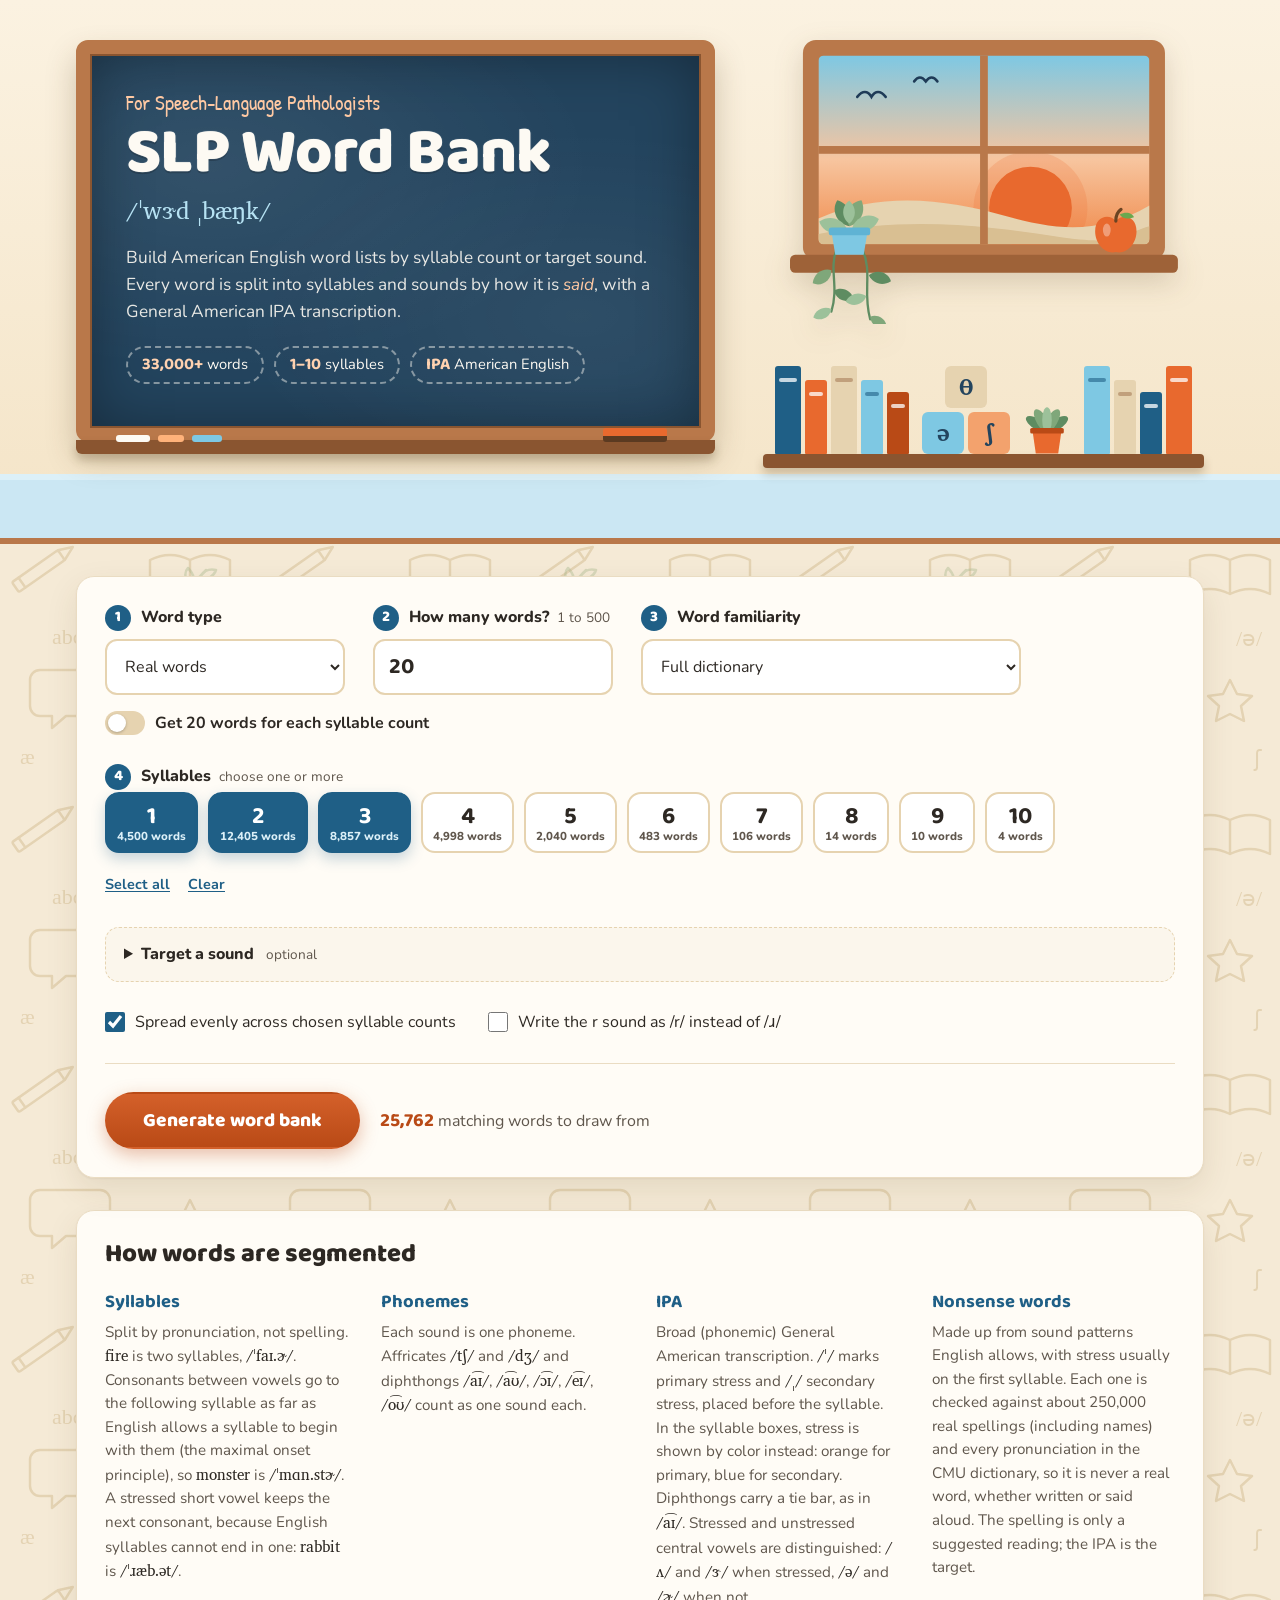
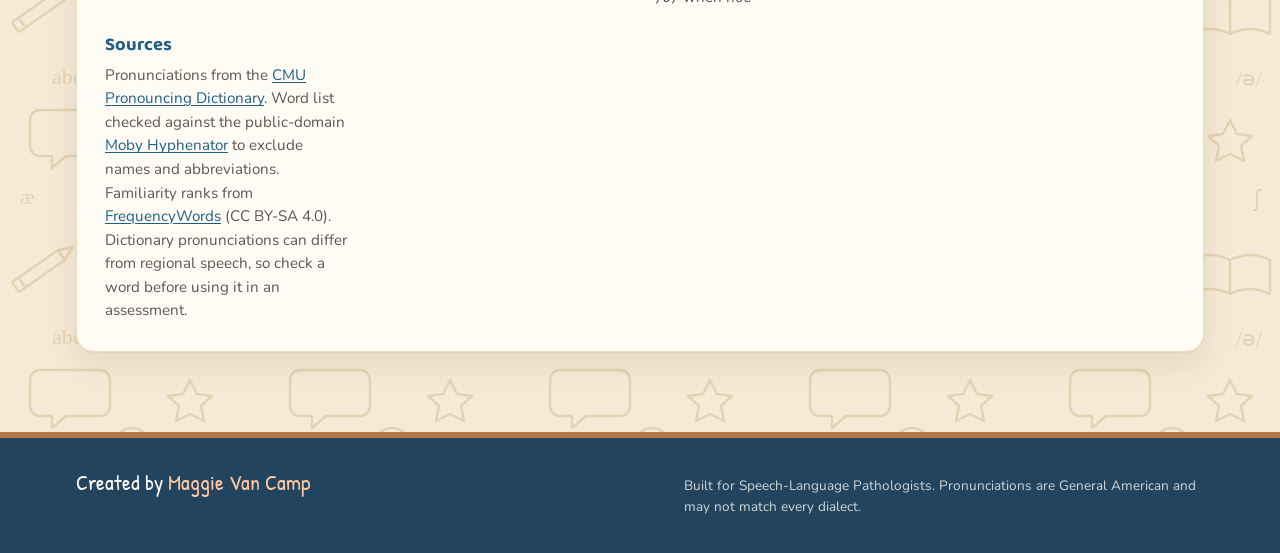
==== index.html @ 7b8303f3 "first push" ====
<!doctype html>
<html lang="en">
<head>
  <meta charset="utf-8">
  <meta name="viewport" content="width=device-width, initial-scale=1">
  <title>SLP Word Bank</title>
  <meta name="author" content="Maggie Van Camp">
  <meta name="description" content="Generate American English word lists by syllable count, with syllables and phonemes segmented by pronunciation and General American IPA transcription.">
  <link rel="icon" href="data:image/svg+xml,<svg xmlns='http://www.w3.org/2000/svg' viewBox='0 0 100 100'><text y='.9em' font-size='90'>🍎</text></svg>">
  <link rel="preconnect" href="https://fonts.googleapis.com">
  <link rel="preconnect" href="https://fonts.gstatic.com" crossorigin>
  <link rel="stylesheet" href="https://fonts.googleapis.com/css2?family=Nunito:wght@400;600;700;800&family=Baloo+2:wght@600;700;800&family=Patrick+Hand&display=swap">
  <link rel="stylesheet" href="https://fonts.googleapis.com/css2?family=Charis+SIL:ital,wght@0,400;0,700;1,400&display=swap">
  <link rel="stylesheet" href="styles.css">
</head>
<body>
  <header class="hero">
    <svg class="floor-plant floor-plant--left" viewBox="0 0 120 280" aria-hidden="true">
      <path d="M58 212 C 40 150 30 90 34 20 C 46 80 58 140 66 212 Z" fill="#5e8c61" />
      <path d="M40 212 C 20 170 10 120 14 70 C 26 110 40 160 52 212 Z" fill="#7fa77a" />
      <path d="M70 212 C 78 150 88 100 96 44 C 98 100 90 160 82 212 Z" fill="#7fa77a" />
      <path d="M62 212 C 62 160 66 110 74 60 C 80 110 78 160 72 212 Z" fill="#9cc19a" />
      <path d="M48 212 C 44 170 44 130 50 96 C 56 130 58 170 58 212 Z" fill="#9cc19a" />
      <path d="M80 212 C 92 180 102 150 112 118 C 108 150 98 186 90 212 Z" fill="#5e8c61" />
      <path d="M34 20 C 38 70 46 120 56 180" fill="none" stroke="#c9d98f" stroke-width="1.5" opacity="0.6" />
      <path d="M96 44 C 92 90 86 140 78 190" fill="none" stroke="#c9d98f" stroke-width="1.5" opacity="0.6" />
      <path d="M18 212 H102 L94 280 H26 Z" fill="#e8692e" />
      <rect x="12" y="204" width="96" height="16" rx="4" fill="#b94a16" />
      <path d="M30 240 H90" stroke="#ffb27a" stroke-width="4" stroke-linecap="round" opacity="0.7" />
    </svg>
    <svg class="floor-plant floor-plant--right" viewBox="-8 0 158 280" aria-hidden="true">
      <g fill="none" stroke="#5e8c61" stroke-width="3" stroke-linecap="round">
        <path d="M70 214 C 68 170 60 130 40 96" />
        <path d="M70 214 C 72 160 84 120 104 84" />
        <path d="M70 214 C 70 150 70 90 72 40" />
        <path d="M70 214 C 60 190 40 176 22 160" />
        <path d="M70 214 C 84 192 104 180 122 170" />
      </g>
      <ellipse cx="38" cy="90" rx="22" ry="30" transform="rotate(-40 38 90)" fill="#7fa77a" />
      <ellipse cx="106" cy="78" rx="22" ry="30" transform="rotate(40 106 78)" fill="#5e8c61" />
      <ellipse cx="72" cy="36" rx="20" ry="30" fill="#9cc19a" />
      <ellipse cx="20" cy="154" rx="18" ry="24" transform="rotate(-60 20 154)" fill="#5e8c61" />
      <ellipse cx="122" cy="164" rx="18" ry="24" transform="rotate(60 122 164)" fill="#9cc19a" />
      <ellipse cx="72" cy="120" rx="18" ry="26" transform="rotate(10 72 120)" fill="#7fa77a" />
      <g fill="none" stroke="#e7efd9" stroke-width="1.5" opacity="0.55">
        <path d="M50 108 L 26 72" />
        <path d="M94 96 L 118 60" />
        <path d="M72 64 L 72 8" />
        <path d="M70 144 L 74 96" />
      </g>
      <path d="M32 214 H108 L100 280 H40 Z" fill="#7ec8e3" />
      <rect x="26" y="206" width="88" height="16" rx="4" fill="#1f5f86" />
      <path d="M46 244 H94" stroke="#dcf0f8" stroke-width="4" stroke-linecap="round" opacity="0.8" />
    </svg>
    <div class="wrap hero__room">
      <div class="board">
        <p class="board__note">For Speech-Language Pathologists</p>
        <h1>SLP Word Bank</h1>
        <p class="board__ipa">/ˈwɝd ˌbæŋk/</p>
        <p class="hero__lede">Build American English word lists by syllable count or target sound. Every word is split into syllables and sounds by how it is <em>said</em>, with a General American IPA transcription.</p>
        <ul class="hero__facts">
          <li><b>33,000+</b> words</li>
          <li><b>1–10</b> syllables</li>
          <li><b>IPA</b> American English</li>
        </ul>
        <div class="board__tray" aria-hidden="true">
          <span class="chalk"></span>
          <span class="chalk chalk--orange"></span>
          <span class="chalk chalk--blue"></span>
          <span class="eraser"></span>
        </div>
      </div>

      <div class="decor" aria-hidden="true">
        <svg class="window" viewBox="0 0 300 220">
          <defs>
            <path id="leaf" d="M0 0 C 4 -8 16 -10 22 -2 C 16 6 6 6 0 0 Z" />
            <linearGradient id="dusk" x1="0" y1="0" x2="0" y2="1">
              <stop offset="0" stop-color="#7ec8e3" />
              <stop offset="0.55" stop-color="#f7c59f" />
              <stop offset="1" stop-color="#f08a4b" />
            </linearGradient>
            <clipPath id="glass">
              <rect x="22" y="12" width="256" height="146" rx="4" />
            </clipPath>
          </defs>
          <rect x="10" y="0" width="280" height="170" rx="10" fill="#b9784a" />
          <g clip-path="url(#glass)">
            <rect x="22" y="12" width="256" height="146" fill="url(#dusk)" />
            <circle cx="186" cy="130" r="44" fill="#e8692e" opacity="0.2" />
            <circle cx="186" cy="130" r="32" fill="#e8692e" />
            <path d="M22 138 C 72 116 124 124 166 136 S 240 150 278 128 V158 H22Z" fill="#e6d3b0" />
            <path d="M22 150 C 92 136 154 144 206 152 S 256 150 278 144 V158 H22Z" fill="#d9bf92" />
            <path d="M52 44c4-5 8-5 11 0 3-5 7-5 11 0M96 32c3-4 6-4 9 0 3-4 6-4 9 0" fill="none" stroke="#1f3b57" stroke-width="2" stroke-linecap="round" />
          </g>
          <rect x="147" y="12" width="6" height="146" fill="#b9784a" />
          <rect x="22" y="82" width="256" height="6" fill="#b9784a" />
          <rect x="0" y="166" width="300" height="14" rx="4" fill="#9e6238" />
          <g transform="translate(30 118)">
            <g fill="none" stroke="#5e8c61" stroke-width="1.8" stroke-linecap="round">
              <path d="M6 44 C 0 60 8 72 2 92" />
              <path d="M26 44 C 34 62 26 76 32 98" />
            </g>
            <use href="#leaf" transform="translate(2 60) rotate(150) scale(0.8)" fill="#7fa77a" />
            <use href="#leaf" transform="translate(4 76) rotate(30) scale(0.75)" fill="#5e8c61" />
            <use href="#leaf" transform="translate(2 90) rotate(160) scale(0.7)" fill="#9cc19a" />
            <use href="#leaf" transform="translate(31 64) rotate(20) scale(0.8)" fill="#5e8c61" />
            <use href="#leaf" transform="translate(29 80) rotate(170) scale(0.75)" fill="#9cc19a" />
            <use href="#leaf" transform="translate(32 96) rotate(40) scale(0.7)" fill="#7fa77a" />
            <use href="#leaf" transform="translate(16 26) rotate(-110)" fill="#5e8c61" />
            <use href="#leaf" transform="translate(16 26) rotate(-60)" fill="#7fa77a" />
            <use href="#leaf" transform="translate(14 28) rotate(-160)" fill="#9cc19a" />
            <use href="#leaf" transform="translate(18 28) rotate(-15)" fill="#9cc19a" />
            <use href="#leaf" transform="translate(16 24) rotate(-85) scale(0.8)" fill="#9cc19a" />
            <path d="M2 30 H30 L27 48 H5 Z" fill="#7ec8e3" />
            <rect x="0" y="27" width="32" height="6" rx="2" fill="#5fb3d4" />
          </g>
          <g transform="translate(236 134)">
            <path d="M16 6c-5-6-16-4-16 8 0 10 8 18 16 16 8 2 16-6 16-16 0-12-11-14-16-8z" fill="#e8692e" />
            <path d="M16 6c0-4 1-7 4-9" stroke="#6b4423" stroke-width="2.5" fill="none" stroke-linecap="round" />
            <path d="M19 1c5-3 10-1 11 2-5 2-9 1-11-2z" fill="#6aa84f" />
            <ellipse cx="9" cy="13" rx="3" ry="5" fill="#fff" opacity="0.35" />
          </g>
        </svg>

        <div class="shelf">
          <div class="shelf__items">
            <div class="books">
              <span class="book book--navy book--tall"></span>
              <span class="book book--orange"></span>
              <span class="book book--sand book--tall"></span>
              <span class="book book--sky"></span>
              <span class="book book--rust book--short"></span>
            </div>
            <div class="blocks">
              <span class="block block--sky">ə</span>
              <span class="block block--sand block--top">θ</span>
              <span class="block block--peach">ʃ</span>
            </div>
            <svg class="succulent" viewBox="0 0 60 64">
              <g transform="translate(30 34)">
                <ellipse rx="7" ry="18" fill="#5e8c61" transform="rotate(-60) translate(0 -12)" />
                <ellipse rx="7" ry="18" fill="#5e8c61" transform="rotate(60) translate(0 -12)" />
                <ellipse rx="7" ry="17" fill="#7fa77a" transform="rotate(-30) translate(0 -12)" />
                <ellipse rx="7" ry="17" fill="#7fa77a" transform="rotate(30) translate(0 -12)" />
                <ellipse rx="6" ry="16" fill="#9cc19a" transform="translate(0 -12)" />
              </g>
              <path d="M12 36 H48 L44 64 H16 Z" fill="#e8692e" />
              <rect x="9" y="32" width="42" height="7" rx="2" fill="#b94a16" />
            </svg>
            <div class="books">
              <span class="book book--sky book--tall"></span>
              <span class="book book--sand"></span>
              <span class="book book--navy book--short"></span>
              <span class="book book--orange book--tall"></span>
            </div>
          </div>
          <div class="shelf__plank"></div>
        </div>
      </div>
    </div>
  </header>

  <main class="wrap">
    <form class="panel controls" id="controls" novalidate>
      <div class="controls__row">
        <div class="field field--type">
          <label for="word-type"><span class="step">1</span>Word type</label>
          <select id="word-type" name="word-type" autocomplete="off">
            <option value="real" selected>Real words</option>
            <option value="nonsense">Nonsense words</option>
          </select>
        </div>

        <div class="field field--count">
          <label for="count"><span class="step">2</span>How many words? <span class="hint hint--inline">1 to 500</span></label>
          <input id="count" name="count" type="number" inputmode="numeric" min="1" max="500" value="20" required>
        </div>

        <div class="field field--freq">
          <label for="frequency"><span class="step">3</span>Word familiarity</label>
          <select id="frequency" name="frequency" autocomplete="off">
            <option value="10000">Everyday words (top 10,000)</option>
            <option value="50000">Common words (top 50,000)</option>
            <option value="0" selected>Full dictionary</option>
          </select>
        </div>
      </div>

      <label class="switch">
        <input type="checkbox" id="per-count" role="switch">
        <span class="switch__track" aria-hidden="true"></span>
        <span>Get <span id="per-count-number">20</span> words for each syllable count</span>
      </label>

      <fieldset class="field syllables">
        <legend><span class="step">4</span>Syllables <span class="hint hint--inline">choose one or more</span></legend>
        <div class="syllables__chips" id="syllable-chips"></div>
        <div class="syllables__actions">
          <button type="button" class="link-btn" data-select="all">Select all</button>
          <button type="button" class="link-btn" data-select="none">Clear</button>
        </div>
      </fieldset>

      <details class="more">
        <summary>Target a sound <span class="hint hint--inline">optional</span></summary>
        <div class="controls__row">
          <div class="field">
            <label for="sound">Sound</label>
            <select id="sound" name="sound">
              <option value="">Any sound</option>
            </select>
          </div>
          <div class="field">
            <label for="position">Position in word</label>
            <select id="position" name="position">
              <option value="any">Anywhere</option>
              <option value="initial">Initial</option>
              <option value="medial">Medial</option>
              <option value="final">Final</option>
            </select>
          </div>
        </div>
      </details>

      <div class="controls__row controls__row--options">
        <label class="check">
          <input type="checkbox" id="balance" checked>
          <span>Spread evenly across chosen syllable counts</span>
        </label>
        <label class="check">
          <input type="checkbox" id="plain-r">
          <span>Write the r sound as /r/ instead of /ɹ/</span>
        </label>
      </div>

      <div class="controls__submit">
        <button type="submit" class="btn btn--primary" id="generate" disabled>Loading words…</button>
        <p class="pool" id="pool" aria-live="polite"></p>
      </div>
    </form>

    <section class="panel results" id="results" hidden aria-labelledby="results-title">
      <div class="results__bar">
        <h2 id="results-title">Your word bank</h2>
        <div class="results__tools">
          <div class="toggle" role="group" aria-label="View">
            <button type="button" class="toggle__btn" data-view="cards" aria-pressed="true">
              <svg viewBox="0 0 20 20" aria-hidden="true"><rect x="2" y="2" width="7" height="7" rx="1.5"/><rect x="11" y="2" width="7" height="7" rx="1.5"/><rect x="2" y="11" width="7" height="7" rx="1.5"/><rect x="11" y="11" width="7" height="7" rx="1.5"/></svg>
              Cards
            </button>
            <button type="button" class="toggle__btn" data-view="list" aria-pressed="false">
              <svg viewBox="0 0 20 20" aria-hidden="true"><rect x="2" y="3" width="16" height="3" rx="1.5"/><rect x="2" y="8.5" width="16" height="3" rx="1.5"/><rect x="2" y="14" width="16" height="3" rx="1.5"/></svg>
              List
            </button>
          </div>
          <button type="button" class="btn btn--flash" id="flash-open">Flash cards</button>
          <label class="inline-select">
            <span>Organize</span>
            <select id="sort">
              <option value="syllables">By syllable count</option>
              <option value="alpha">A to Z</option>
              <option value="phonemes">By phoneme count</option>
              <option value="random">Random order</option>
            </select>
          </label>
          <button type="button" class="btn btn--ghost" id="copy">Copy</button>
          <button type="button" class="btn btn--ghost" id="csv">Download CSV</button>
          <button type="button" class="btn btn--ghost" id="quizlet-open">Export to Quizlet</button>
          <button type="button" class="btn btn--ghost" id="print">Print</button>
        </div>
      </div>
      <ul class="legend" aria-label="Color key">
        <li><span class="syl syl--primary">bʌt</span> Primary stress</li>
        <li><span class="syl syl--secondary">fla͡ɪ</span> Secondary stress</li>
        <li><span class="syl">ɚ</span> Unstressed</li>
        <li><span class="phon phon--vowel">a͡ɪ</span> Vowel</li>
        <li><span class="phon">k</span> Consonant</li>
      </ul>
      <p class="notice" id="notice" hidden></p>
      <div id="word-list"></div>
    </section>

    <section class="panel about">
      <h2>How words are segmented</h2>
      <dl class="about__grid">
        <div>
          <dt>Syllables</dt>
          <dd>Split by pronunciation, not spelling. <span class="ipa">fire</span> is two syllables, <span class="ipa">/ˈfaɪ.ɚ/</span>. Consonants between vowels go to the following syllable as far as English allows a syllable to begin with them (the maximal onset principle), so <span class="ipa">monster</span> is <span class="ipa">/ˈmɑn.stɚ/</span>. A stressed short vowel keeps the next consonant, because English syllables cannot end in one: <span class="ipa">rabbit</span> is <span class="ipa">/ˈɹæb.ət/</span>.</dd>
        </div>
        <div>
          <dt>Phonemes</dt>
          <dd>Each sound is one phoneme. Affricates <span class="ipa">/tʃ/</span> and <span class="ipa">/dʒ/</span> and diphthongs <span class="ipa">/a͡ɪ/</span>, <span class="ipa">/a͡ʊ/</span>, <span class="ipa">/ɔ͡ɪ/</span>, <span class="ipa">/e͡ɪ/</span>, <span class="ipa">/o͡ʊ/</span> count as one sound each.</dd>
        </div>
        <div>
          <dt>IPA</dt>
          <dd>Broad (phonemic) General American transcription. <span class="ipa">/ˈ/</span> marks primary stress and <span class="ipa">/ˌ/</span> secondary stress, placed before the syllable. In the syllable boxes, stress is shown by color instead: orange for primary, blue for secondary. Diphthongs carry a tie bar, as in <span class="ipa">/a͡ɪ/</span>. Stressed and unstressed central vowels are distinguished: <span class="ipa">/ʌ/</span> and <span class="ipa">/ɝ/</span> when stressed, <span class="ipa">/ə/</span> and <span class="ipa">/ɚ/</span> when not.</dd>
        </div>
        <div>
          <dt>Nonsense words</dt>
          <dd>Made up from sound patterns English allows, with stress usually on the first syllable. Each one is checked against about 250,000 real spellings (including names) and every pronunciation in the CMU dictionary, so it is never a real word, whether written or said aloud. The spelling is only a suggested reading; the IPA is the target.</dd>
        </div>
        <div>
          <dt>Sources</dt>
          <dd>Pronunciations from the <a href="https://github.com/cmusphinx/cmudict">CMU Pronouncing Dictionary</a>. Word list checked against the public-domain <a href="https://www.gutenberg.org/ebooks/3204">Moby Hyphenator</a> to exclude names and abbreviations. Familiarity ranks from <a href="https://github.com/hermitdave/FrequencyWords">FrequencyWords</a> (CC BY-SA 4.0). Dictionary pronunciations can differ from regional speech, so check a word before using it in an assessment.</dd>
        </div>
      </dl>
    </section>
  </main>

  <dialog class="flash" id="flash" aria-label="Flash cards">
    <div class="flash__frame">
      <div class="flash__top">
        <p class="flash__counter" id="flash-counter" aria-live="polite"></p>
        <button type="button" class="flash__close" id="flash-close" aria-label="Close flash cards">✕</button>
      </div>
      <div class="flash__stage" id="flash-stage"></div>
      <div class="flash__controls">
        <button type="button" class="flash__arrow" id="flash-prev" aria-label="Previous word">
          <svg viewBox="0 0 24 24" aria-hidden="true"><path d="M15 5l-7 7 7 7"/></svg>
        </button>
        <button type="button" class="btn flash__random" id="flash-random">
          <svg viewBox="0 0 24 24" aria-hidden="true"><path d="M4 7h3c4 0 6 10 10 10h3M4 17h3c1.6 0 2.8-1.6 3.9-3.6M13.1 9.6C14.2 8 15.4 7 17 7h3M18 4l3 3-3 3M18 14l3 3-3 3"/></svg>
          Random
        </button>
        <button type="button" class="flash__arrow" id="flash-next" aria-label="Next word">
          <svg viewBox="0 0 24 24" aria-hidden="true"><path d="M9 5l7 7-7 7"/></svg>
        </button>
      </div>
      <p class="flash__hint">Use ← → to move, R for a random word, Esc to close</p>
    </div>
  </dialog>

  <dialog class="qz" id="quizlet" aria-labelledby="quizlet-title">
    <div class="qz__head">
      <h2 id="quizlet-title">Export to Quizlet</h2>
      <button type="button" class="flash__close qz__close" id="quizlet-close" aria-label="Close">✕</button>
    </div>
    <p class="qz__status" id="quizlet-status" aria-live="polite"></p>
    <ol class="qz__steps">
      <li>In Quizlet, create a new flashcard set.</li>
      <li>Choose <strong>Import</strong> and paste into the box (Ctrl+V, or ⌘V on a Mac).</li>
      <li>Leave <strong>Tab</strong> and <strong>New line</strong> selected, then choose <strong>Import</strong>.</li>
    </ol>
    <p class="qz__note">Each card has the word on the front and its IPA, syllables and phonemes on the back.</p>
    <div class="qz__actions">
      <a class="btn btn--primary qz__go" href="https://quizlet.com/create-set" target="_blank" rel="noopener">Open Quizlet</a>
      <button type="button" class="btn btn--ghost" id="quizlet-download">Download as .txt</button>
    </div>
  </dialog>

  <footer class="footer">
    <div class="wrap footer__inner">
      <p class="footer__credit">Created by <strong>Maggie Van Camp</strong></p>
      <p class="footer__note">Built for Speech-Language Pathologists. Pronunciations are General American and may not match every dialect.</p>
    </div>
  </footer>

  <script src="app.js" defer></script>
</body>
</html>
---- styles.css ----
:root {
  --sunset: #e8692e;
  --sunset-deep: #b94a16;
  --sunset-soft: #ffe0cc;
  --sunset-line: #f4a878;
  --sky: #7ec8e3;
  --sky-deep: #1f5f86;
  --sky-soft: #dcf0f8;
  --sky-line: #9fd2e8;
  --sand: #f5ead6;
  --sand-deep: #e6d3b0;
  --sand-soft: #fbf6ec;
  --wood: #b9784a;
  --wood-deep: #8a5530;
  --slate: #23445e;
  --chalk: #fdfaf3;
  --ink: #2d2823;
  --ink-soft: #5f564c;
  --surface: #fffcf6;
  --line: #eadcc2;
  --focus: #1f5f86;
  --radius: 18px;
  --shadow: 0 1px 2px rgba(80, 55, 20, 0.06), 0 12px 32px rgba(80, 55, 20, 0.1);
  --font-ui: "Nunito", system-ui, -apple-system, "Segoe UI", sans-serif;
  --font-display: "Baloo 2", "Nunito", system-ui, sans-serif;
  --font-hand: "Patrick Hand", "Comic Sans MS", cursive;
  --font-ipa: "Charis SIL", "Doulos SIL", "Gentium Plus", "Noto Serif", "Lucida Sans Unicode", serif;
}

*,
*::before,
*::after {
  box-sizing: border-box;
}

html {
  -webkit-text-size-adjust: 100%;
}

body {
  margin: 0;
  color: var(--ink);
  font-family: var(--font-ui);
  font-size: 16px;
  line-height: 1.55;
  background-color: var(--sand);
  background-image: url("data:image/svg+xml,%3Csvg xmlns='http://www.w3.org/2000/svg' width='260' height='260' viewBox='0 0 260 260'%3E%3Cg fill='none' stroke='%23d6bf95' stroke-width='2.5' stroke-linecap='round' stroke-linejoin='round' opacity='0.55'%3E%3Cg transform='rotate(-35 40 50)'%3E%3Crect x='10' y='44' width='56' height='12' rx='2'/%3E%3Cpath d='M66 44l14 6-14 6M18 44v12'/%3E%3C/g%3E%3Cpath d='M150 40q20-10 40 0v34q-20-10-40 0zM190 40q20-10 40 0v34q-20-10-40 0z'/%3E%3Cpath d='M40 150h60a10 10 0 0 1 10 10v26a10 10 0 0 1-10 10H66l-14 12v-12H40a10 10 0 0 1-10-10v-26a10 10 0 0 1 10-10z'/%3E%3Cpath d='M190 160l7 14 15 2-11 10 3 15-14-7-14 7 3-15-11-10 15-2z'/%3E%3Cpath d='M120 232c6-12 18-12 24 0M110 226c10-24 34-24 44 0'/%3E%3C/g%3E%3Cg fill='%23d6bf95' opacity='0.55' font-family='Georgia,serif' font-size='22'%3E%3Ctext x='52' y='124'%3Eabc%3C/text%3E%3Ctext x='196' y='126'%3E/%C9%99/%3C/text%3E%3Ctext x='20' y='244'%3E%C3%A6%3C/text%3E%3Ctext x='214' y='246'%3E%CA%83%3C/text%3E%3C/g%3E%3C/svg%3E");
  background-size: 260px 260px;
}

body::before {
  content: "";
  position: fixed;
  inset: 0;
  z-index: -1;
  pointer-events: none;
  background-image: url("data:image/svg+xml,%3Csvg xmlns='http://www.w3.org/2000/svg' width='380' height='380' viewBox='0 0 380 380'%3E%3Cg fill='none' stroke='%23a9ba8f' stroke-width='2.5' stroke-linecap='round' stroke-linejoin='round' opacity='0.4'%3E%3Cg transform='translate(96 150)'%3E%3Cpath d='M0 60C10 40 20 20 40 0'/%3E%3Cpath d='M10 42C0 36-2 26 4 22c6 6 8 14 6 20zM18 30c12 0 18-8 18-14-8 0-16 6-18 14zM26 18c-8-8-8-16-4-20 6 6 8 14 4 20zM34 8c8 2 14-2 16-8-8-2-14 2-16 8z'/%3E%3C/g%3E%3Cg transform='translate(300 330) rotate(160)'%3E%3Cpath d='M0 60C10 40 20 20 40 0'/%3E%3Cpath d='M10 42C0 36-2 26 4 22c6 6 8 14 6 20zM18 30c12 0 18-8 18-14-8 0-16 6-18 14zM26 18c-8-8-8-16-4-20 6 6 8 14 4 20z'/%3E%3C/g%3E%3C/g%3E%3C/svg%3E");
  background-size: 380px 380px;
  background-position: 70px 40px;
}

a {
  color: var(--sky-deep);
  text-underline-offset: 2px;
}

:focus-visible {
  outline: 3px solid var(--focus);
  outline-offset: 2px;
}

.sr-only {
  position: absolute;
  width: 1px;
  height: 1px;
  padding: 0;
  margin: -1px;
  overflow: hidden;
  clip: rect(0, 0, 0, 0);
  white-space: nowrap;
  border: 0;
}

.wrap {
  width: 100%;
  max-width: 1160px;
  margin: 0 auto;
  padding: 0 16px;
}

.ipa {
  font-family: var(--font-ipa);
}

.hero {
  position: relative;
  padding: 40px 0 96px;
  background:
    linear-gradient(180deg, rgba(255, 255, 255, 0) 0 calc(100% - 64px), var(--sky-soft) calc(100% - 64px) calc(100% - 58px), #cbe7f3 calc(100% - 58px)),
    linear-gradient(180deg, #fbf2e1 0%, #f4e4c7 100%);
  border-bottom: 6px solid var(--wood);
}

.hero__room {
  display: grid;
  grid-template-columns: minmax(0, 1.45fr) minmax(0, 1fr);
  gap: 48px;
  align-items: stretch;
}

.board {
  position: relative;
  padding: 32px 36px 44px;
  border-radius: 12px;
  border: 14px solid var(--wood);
  box-shadow: inset 0 0 0 2px var(--wood-deep), inset 0 0 60px rgba(0, 0, 0, 0.35), 0 16px 30px rgba(80, 55, 20, 0.25);
  background:
    radial-gradient(ellipse at 20% 30%, rgba(255, 255, 255, 0.07), transparent 55%),
    radial-gradient(ellipse at 80% 70%, rgba(255, 255, 255, 0.05), transparent 50%),
    var(--slate);
  color: var(--chalk);
}

.board__note {
  margin: 0 0 4px;
  font-family: var(--font-hand);
  font-size: 1.3rem;
  color: #ffc9a3;
}

.board h1 {
  margin: 0;
  font-family: var(--font-display);
  font-size: clamp(2.4rem, 6vw, 4rem);
  font-weight: 800;
  line-height: 1;
  letter-spacing: -0.01em;
  text-shadow: 0 0 1px rgba(255, 255, 255, 0.6), 0 2px 0 rgba(0, 0, 0, 0.2);
}

.board__ipa {
  margin: 6px 0 16px;
  font-family: var(--font-ipa);
  font-size: 1.5rem;
  color: #b6e2f3;
}

.hero__lede {
  max-width: 580px;
  margin: 0;
  font-size: 1.08rem;
  color: rgba(253, 250, 243, 0.9);
}

.hero__lede em {
  color: #ffc9a3;
}

.hero__facts {
  display: flex;
  flex-wrap: wrap;
  gap: 10px;
  margin: 20px 0 0;
  padding: 0;
  list-style: none;
}

.hero__facts li {
  padding: 4px 14px;
  border: 2px dashed rgba(253, 250, 243, 0.45);
  border-radius: 999px;
  font-size: 0.92rem;
}

.hero__facts b {
  font-family: var(--font-display);
  font-size: 1.05rem;
  color: #ffd2b0;
}

.board__tray {
  position: absolute;
  left: -14px;
  right: -14px;
  bottom: -26px;
  height: 14px;
  background: var(--wood-deep);
  border-radius: 0 0 6px 6px;
  box-shadow: 0 6px 10px rgba(80, 55, 20, 0.25);
}

.chalk,
.eraser {
  position: absolute;
  bottom: 12px;
  border-radius: 3px;
}

.chalk {
  width: 34px;
  height: 7px;
  left: 40px;
  background: var(--chalk);
}

.chalk--orange {
  left: 82px;
  width: 26px;
  background: #ffb27a;
}

.chalk--blue {
  left: 116px;
  width: 30px;
  background: var(--sky);
}

.eraser {
  right: 48px;
  width: 64px;
  height: 14px;
  background: linear-gradient(180deg, var(--sunset) 0 55%, #5b3a21 55%);
}

.decor {
  display: flex;
  flex-direction: column;
  justify-content: space-between;
  align-items: center;
  gap: 24px;
  margin-bottom: -26px;
}

.window {
  display: block;
  width: 88%;
  height: auto;
  filter: drop-shadow(0 10px 14px rgba(80, 55, 20, 0.18));
}

.shelf {
  width: 100%;
}

.shelf__items {
  display: flex;
  align-items: flex-end;
  justify-content: space-between;
  gap: 12px;
  padding: 0 12px;
}

.books {
  display: flex;
  align-items: flex-end;
  gap: 4px;
}

.book {
  position: relative;
  display: block;
  width: 22px;
  height: 74px;
  border-radius: 3px 3px 1px 1px;
}

.book::after {
  content: "";
  position: absolute;
  left: 4px;
  right: 4px;
  top: 12px;
  height: 4px;
  border-radius: 2px;
  background: rgba(255, 255, 255, 0.75);
}

.book--tall {
  height: 88px;
  width: 26px;
}

.book--short {
  height: 62px;
}


.book--navy {
  background: var(--sky-deep);
}

.book--orange {
  background: var(--sunset);
}

.book--sand {
  background: var(--sand-deep);
}

.book--sand::after {
  background: rgba(138, 85, 48, 0.4);
}

.book--sky {
  background: var(--sky);
}

.book--sky::after {
  background: rgba(31, 95, 134, 0.6);
}

.book--rust {
  background: var(--sunset-deep);
}

.blocks {
  display: grid;
  grid-template-columns: repeat(2, 42px);
  grid-template-rows: repeat(2, 42px);
  gap: 4px;
}

.block {
  display: grid;
  place-items: center;
  border-radius: 6px;
  font-family: var(--font-ipa);
  font-size: 1.5rem;
  font-weight: 700;
  color: var(--slate);
}

.block--top {
  grid-column: 1 / span 2;
  grid-row: 1;
  justify-self: center;
  width: 42px;
}

.block--sky {
  grid-row: 2;
  background: var(--sky);
}

.block--peach {
  grid-row: 2;
  background: #f3a26d;
}

.block--sand {
  background: var(--sand-deep);
}

.shelf__plank {
  height: 14px;
  border-radius: 4px;
  background: var(--wood-deep);
  box-shadow: 0 6px 10px rgba(80, 55, 20, 0.25);
}

main.wrap {
  position: relative;
  margin-top: 32px;
  padding-bottom: 40px;
}

.panel {
  background: var(--surface);
  border: 1px solid var(--line);
  border-radius: var(--radius);
  box-shadow: var(--shadow);
  padding: 28px;
  margin-bottom: 32px;
}

.panel h2 {
  margin: 0;
  font-family: var(--font-display);
  font-size: 1.6rem;
  font-weight: 800;
  line-height: 1.2;
}

.controls {
  position: relative;
  display: flex;
  flex-direction: column;
  gap: 28px;
}

.controls__row {
  display: flex;
  flex-wrap: wrap;
  gap: 16px 28px;
}

.field {
  display: flex;
  flex-direction: column;
  gap: 8px;
  min-width: 0;
  margin: 0;
  padding: 0;
  border: 0;
}

.field--type {
  flex: 0 0 240px;
}

.field--count {
  flex: 0 0 240px;
}

select:disabled {
  opacity: 0.5;
  cursor: not-allowed;
}

.field--freq {
  flex: 1 1 260px;
  max-width: 380px;
}

.field label,
.field legend {
  display: flex;
  align-items: center;
  font-weight: 800;
  padding: 0;
}

.step {
  display: inline-grid;
  place-items: center;
  width: 26px;
  height: 26px;
  margin-right: 10px;
  border-radius: 50%;
  background: var(--sky-deep);
  color: #fff;
  font-family: var(--font-display);
  font-size: 0.95rem;
  line-height: 1;
}

.hint {
  margin: 0;
  font-size: 0.85rem;
  color: var(--ink-soft);
}

.hint--inline {
  font-weight: 400;
  margin-left: 8px;
}

input[type="number"],
select {
  font: inherit;
  color: var(--ink);
  background: #fff;
  border: 2px solid var(--sand-deep);
  border-radius: 12px;
  padding: 10px 14px;
  min-height: 48px;
  width: 100%;
  transition: border-color 0.15s, box-shadow 0.15s;
}

.field input[type="number"],
.field select {
  height: 56px;
  padding-top: 0;
  padding-bottom: 0;
}

input[type="number"] {
  font-family: var(--font-display);
  font-size: 1.4rem;
  font-weight: 700;
}

input[type="number"]:focus,
select:focus {
  border-color: var(--sky-deep);
  box-shadow: 0 0 0 4px var(--sky-soft);
}

.syllables__chips {
  display: flex;
  flex-wrap: wrap;
  gap: 10px;
  margin-top: 2px;
}

.chip {
  position: relative;
}

.chip input {
  position: absolute;
  opacity: 0;
  width: 1px;
  height: 1px;
}

.chip span {
  display: flex;
  flex-direction: column;
  align-items: center;
  justify-content: center;
  min-width: 70px;
  padding: 10px 10px 8px;
  border: 2px solid var(--sand-deep);
  border-radius: 14px;
  background: #fff;
  cursor: pointer;
  line-height: 1.1;
  transition: transform 0.15s, background 0.15s, border-color 0.15s, box-shadow 0.15s;
}

.chip span:hover {
  transform: translateY(-2px);
  box-shadow: 0 6px 14px rgba(80, 55, 20, 0.1);
}

.chip b {
  font-family: var(--font-display);
  font-size: 1.5rem;
}

.chip small {
  font-size: 0.72rem;
  color: var(--ink-soft);
}

.chip input:checked + span {
  background: var(--sky-deep);
  border-color: var(--sky-deep);
  color: #fff;
  box-shadow: 0 6px 14px rgba(31, 95, 134, 0.25);
}

.chip input:checked + span small {
  color: var(--sky-soft);
}

.chip input:focus-visible + span {
  outline: 3px solid var(--sunset);
  outline-offset: 2px;
}

.syllables__actions {
  display: flex;
  gap: 18px;
  margin-top: 8px;
}

.link-btn {
  font: inherit;
  font-size: 0.9rem;
  font-weight: 700;
  color: var(--sky-deep);
  background: none;
  border: 0;
  padding: 4px 0;
  cursor: pointer;
  text-decoration: underline;
  text-underline-offset: 2px;
}

.more {
  margin: 0;
  padding: 14px 18px;
  border-radius: 14px;
  background: var(--sand-soft);
  border: 1px dashed var(--sand-deep);
}

.more summary {
  font-weight: 800;
  cursor: pointer;
}

.more[open] summary {
  margin-bottom: 14px;
}

.more .field {
  flex: 1 1 220px;
  max-width: 320px;
}

.controls__row--options {
  gap: 10px 32px;
}

.check {
  display: flex;
  align-items: flex-start;
  gap: 10px;
  cursor: pointer;
}

.check input {
  width: 20px;
  height: 20px;
  margin: 2px 0 0;
  accent-color: var(--sky-deep);
  flex: none;
}

.check--off {
  opacity: 0.45;
  cursor: not-allowed;
}

.switch {
  position: relative;
  display: flex;
  align-items: center;
  gap: 10px;
  margin-top: -12px;
  cursor: pointer;
  font-weight: 700;
  align-self: flex-start;
}

.switch input {
  position: absolute;
  opacity: 0;
  width: 40px;
  height: 24px;
  margin: 0;
  cursor: pointer;
}

.switch__track {
  position: relative;
  flex: none;
  width: 40px;
  height: 24px;
  border-radius: 999px;
  background: var(--sand-deep);
  transition: background 0.15s;
}

.switch__track::after {
  content: "";
  position: absolute;
  top: 3px;
  left: 3px;
  width: 18px;
  height: 18px;
  border-radius: 50%;
  background: #fff;
  box-shadow: 0 1px 3px rgba(0, 0, 0, 0.25);
  transition: transform 0.15s;
}

.switch input:checked + .switch__track {
  background: var(--sky-deep);
}

.switch input:checked + .switch__track::after {
  transform: translateX(16px);
}

.switch input:focus-visible + .switch__track {
  outline: 3px solid var(--focus);
  outline-offset: 2px;
}

.controls__submit {
  display: flex;
  flex-wrap: wrap;
  align-items: center;
  gap: 12px 20px;
  padding-top: 28px;
  border-top: 1px solid var(--line);
}

.pool {
  margin: 0;
  color: var(--ink-soft);
}

.pool strong {
  font-family: var(--font-display);
  font-size: 1.2rem;
  color: var(--sunset-deep);
}

.btn {
  font: inherit;
  font-weight: 800;
  border-radius: 999px;
  cursor: pointer;
  min-height: 44px;
  padding: 10px 20px;
  border: 2px solid transparent;
  transition: transform 0.15s, background 0.15s, box-shadow 0.15s;
}

.btn--primary {
  font-family: var(--font-display);
  background: linear-gradient(180deg, #d4602a, var(--sunset-deep));
  color: #fff;
  font-size: 1.2rem;
  padding: 12px 36px;
  box-shadow: 0 6px 18px rgba(185, 74, 22, 0.35);
}

.btn--primary:hover:not(:disabled) {
  transform: translateY(-2px);
  box-shadow: 0 10px 22px rgba(185, 74, 22, 0.4);
}

.btn--primary:disabled {
  background: #c7a58f;
  box-shadow: none;
  cursor: progress;
}

.btn--ghost {
  background: #fff;
  color: var(--sky-deep);
  border-color: var(--sky-line);
  padding: 8px 18px;
  font-size: 0.95rem;
}

.btn--ghost:hover {
  background: var(--sky-soft);
}

.results {
}

.results__bar {
  display: flex;
  flex-wrap: wrap;
  align-items: center;
  justify-content: space-between;
  gap: 12px;
  margin-bottom: 14px;
}

.results__tools {
  display: flex;
  flex-wrap: wrap;
  align-items: center;
  gap: 8px;
}

.inline-select {
  display: flex;
  align-items: center;
  gap: 8px;
  font-weight: 700;
  font-size: 0.95rem;
  margin-right: 4px;
}

.inline-select select {
  width: auto;
  min-height: 42px;
  padding: 6px 10px;
}

.legend {
  display: flex;
  flex-wrap: wrap;
  gap: 8px 18px;
  margin: 0 0 20px;
  padding: 10px 14px;
  list-style: none;
  font-size: 0.88rem;
  color: var(--ink-soft);
  background: var(--sand-soft);
  border-radius: 12px;
}

.legend li {
  display: flex;
  align-items: center;
  gap: 8px;
}

.legend .syl,
.legend .phon {
  min-width: 32px;
  text-align: center;
  font-size: 1rem;
}

.notice {
  margin: 0 0 18px;
  padding: 10px 14px;
  border-radius: 12px;
  background: var(--sunset-soft);
  border-left: 4px solid var(--sunset);
}

.group + .group {
  margin-top: 32px;
}

.group__title {
  display: flex;
  align-items: center;
  gap: 12px;
  margin: 0 0 14px;
  font-family: var(--font-display);
  font-size: 1.3rem;
  font-weight: 800;
  color: var(--sunset-deep);
}

.group__title::after {
  content: "";
  flex: 1;
  height: 2px;
  background: repeating-linear-gradient(90deg, var(--sand-deep) 0 8px, transparent 8px 14px);
}

.group__title small {
  font-family: var(--font-ui);
  font-weight: 700;
  color: var(--sky-deep);
  font-size: 0.8rem;
  padding: 2px 10px;
  border-radius: 999px;
  background: var(--sky-soft);
}

.cards {
  display: grid;
  grid-template-columns: repeat(auto-fill, minmax(320px, 1fr));
  gap: 16px;
}

.card {
  display: flex;
  flex-direction: column;
  gap: 12px;
  padding: 18px 20px;
  background: #fff;
  border: 1px solid var(--line);
  border-radius: 16px;
  box-shadow: 0 1px 2px rgba(80, 55, 20, 0.05);
  transition: transform 0.15s, box-shadow 0.15s;
}

.card:hover {
  transform: translateY(-2px);
  box-shadow: 0 10px 24px rgba(80, 55, 20, 0.1);
}

.card__head {
  display: flex;
  flex-wrap: wrap;
  align-items: baseline;
  justify-content: space-between;
  gap: 4px 14px;
  padding-bottom: 10px;
  border-bottom: 1px dashed var(--line);
}

.card__word {
  margin: 0;
  font-family: var(--font-display);
  font-size: 1.55rem;
  font-weight: 700;
  line-height: 1.1;
  overflow-wrap: anywhere;
}

.card__ipa {
  font-family: var(--font-ipa);
  font-size: 1.2rem;
  color: var(--sky-deep);
  overflow-wrap: anywhere;
}

.card__row {
  display: flex;
  flex-direction: column;
  gap: 6px;
}

.card__label {
  display: flex;
  align-items: center;
  gap: 8px;
  margin: 0;
  font-size: 0.72rem;
  font-weight: 800;
  letter-spacing: 0.06em;
  text-transform: uppercase;
  color: var(--ink-soft);
}

.badge {
  display: inline-grid;
  place-items: center;
  min-width: 22px;
  height: 22px;
  padding: 0 6px;
  border-radius: 999px;
  background: var(--sky-soft);
  color: var(--sky-deep);
  font-size: 0.8rem;
  letter-spacing: 0;
}

.badge--sand {
  background: var(--sand);
  color: var(--wood-deep);
}

.segs,
.phons {
  display: flex;
  flex-wrap: wrap;
  align-items: center;
  gap: 6px;
}

.syl {
  font-family: var(--font-ipa);
  font-size: 1.2rem;
  line-height: 1.5;
  padding: 2px 12px;
  border-radius: 10px;
  background: var(--sand-soft);
  border: 2px solid var(--sand-deep);
  color: var(--ink);
}

.syl--primary {
  background: var(--sunset-soft);
  border-color: var(--sunset);
  color: #7a2e0b;
  font-weight: 700;
}

.syl--secondary {
  background: var(--sky-soft);
  border-color: var(--sky);
  color: #174a69;
}

.phon-group {
  display: inline-flex;
  gap: 3px;
  padding: 3px;
  border-radius: 10px;
  background: var(--sand-soft);
}

.phon {
  font-family: var(--font-ipa);
  font-size: 1.1rem;
  line-height: 1.5;
  min-width: 30px;
  text-align: center;
  padding: 0 6px;
  border-radius: 7px;
  background: #fff;
  border: 1px solid var(--sand-deep);
}

.phon--vowel {
  background: #fff;
  border-color: var(--sky);
  color: var(--sky-deep);
  font-weight: 700;
}

.phon--target {
  background: var(--sunset);
  border-color: var(--sunset-deep);
  color: #fff;
  font-weight: 700;
}

.empty {
  margin: 0;
  padding: 32px;
  text-align: center;
  color: var(--ink-soft);
}

.about {
}

.about__grid {
  display: grid;
  grid-template-columns: repeat(auto-fit, minmax(240px, 1fr));
  gap: 22px 32px;
  margin: 18px 0 0;
}

.about dt {
  font-family: var(--font-display);
  font-size: 1.15rem;
  font-weight: 700;
  color: var(--sky-deep);
  margin-bottom: 4px;
}

.about dd {
  margin: 0;
  color: var(--ink-soft);
  font-size: 0.95rem;
}

.about .ipa {
  color: var(--ink);
}

.footer {
  margin-top: 8px;
  padding: 28px 0 36px;
  background: var(--slate);
  color: rgba(253, 250, 243, 0.8);
  border-top: 6px solid var(--wood);
}

.footer__inner {
  display: flex;
  flex-wrap: wrap;
  align-items: baseline;
  justify-content: space-between;
  gap: 8px 24px;
}

.footer p {
  margin: 0;
}

.footer__credit {
  font-family: var(--font-hand);
  font-size: 1.35rem;
  color: var(--chalk);
}

.footer__credit strong {
  color: #ffc9a3;
  font-weight: 400;
}

.footer__note {
  font-size: 0.85rem;
  max-width: 520px;
}

.floor-plant {
  position: absolute;
  bottom: 0;
  width: 130px;
  height: auto;
  z-index: 0;
  filter: drop-shadow(0 8px 10px rgba(80, 55, 20, 0.18));
}

.floor-plant--left {
  left: max(10px, calc(50% - 720px));
}

.floor-plant--right {
  right: max(6px, calc(50% - 720px));
  width: 160px;
}

.hero__room {
  position: relative;
  z-index: 1;
}

.succulent {
  flex: none;
  width: 48px;
  height: 52px;
  align-self: flex-end;
}


.toggle {
  display: inline-flex;
  padding: 3px;
  border-radius: 999px;
  background: var(--sand);
  border: 1px solid var(--sand-deep);
}

.toggle__btn {
  display: inline-flex;
  align-items: center;
  gap: 6px;
  min-height: 38px;
  padding: 6px 14px;
  border: 0;
  border-radius: 999px;
  background: transparent;
  color: var(--ink-soft);
  font: inherit;
  font-weight: 800;
  font-size: 0.92rem;
  cursor: pointer;
}

.toggle__btn svg {
  width: 16px;
  height: 16px;
  fill: currentColor;
}

.toggle__btn[aria-pressed="true"] {
  background: #fff;
  color: var(--sky-deep);
  box-shadow: 0 2px 6px rgba(80, 55, 20, 0.12);
}

.btn--flash {
  background: var(--sunset-soft);
  color: #7a2e0b;
  border-color: var(--sunset-line);
  padding: 8px 18px;
  font-size: 0.95rem;
}

.btn--flash:hover {
  background: #ffd0b3;
}

.words {
  width: 100%;
  border-collapse: separate;
  border-spacing: 0;
  background: #fff;
  border: 1px solid var(--line);
  border-radius: 16px;
  overflow: hidden;
}

.words th {
  text-align: left;
  font-size: 0.74rem;
  font-weight: 800;
  letter-spacing: 0.06em;
  text-transform: uppercase;
  color: var(--ink-soft);
  padding: 10px 14px;
  background: var(--sand-soft);
  border-bottom: 1px solid var(--line);
}

.words td {
  padding: 10px 14px;
  border-bottom: 1px solid var(--line);
  vertical-align: middle;
}

.words tbody tr:last-child td {
  border-bottom: 0;
}

.words tbody tr:hover td {
  background: #fffaf2;
}

.words__word {
  font-family: var(--font-display);
  font-size: 1.2rem;
  font-weight: 700;
}

.words__num {
  text-align: center;
  font-weight: 800;
  color: var(--ink-soft);
  width: 48px;
}

.words th.words__num {
  text-align: center;
}

.words__ipa {
  font-family: var(--font-ipa);
  font-size: 1.15rem;
  color: var(--sky-deep);
  white-space: nowrap;
}

.words .syl {
  font-size: 1.05rem;
  padding: 0 9px;
}

.words .phon {
  font-size: 1rem;
  min-width: 26px;
}

.flash {
  width: min(960px, calc(100vw - 32px));
  max-width: none;
  height: min(720px, calc(100dvh - 32px));
  max-height: none;
  padding: 0;
  border: 0;
  border-radius: 24px;
  background: var(--slate);
  color: var(--ink);
  box-shadow: 0 30px 80px rgba(20, 30, 40, 0.45);
}

.flash::backdrop {
  background: rgba(35, 50, 65, 0.6);
  backdrop-filter: blur(3px);
}

.flash__frame {
  display: flex;
  flex-direction: column;
  height: 100%;
  padding: 18px 22px 16px;
  border: 12px solid var(--wood);
  border-radius: 24px;
  background:
    radial-gradient(ellipse at 20% 20%, rgba(255, 255, 255, 0.07), transparent 55%),
    var(--slate);
}

.flash__top {
  display: flex;
  align-items: center;
  justify-content: space-between;
}

.flash__counter {
  margin: 0;
  font-family: var(--font-hand);
  font-size: 1.4rem;
  color: #ffc9a3;
}

.flash__close {
  width: 44px;
  height: 44px;
  border: 0;
  border-radius: 50%;
  background: rgba(255, 255, 255, 0.12);
  color: var(--chalk);
  font-size: 1.2rem;
  cursor: pointer;
}

.flash__close:hover {
  background: rgba(255, 255, 255, 0.22);
}

.flash__stage {
  flex: 1;
  display: grid;
  place-items: center;
  min-height: 0;
  padding: 12px 0;
  overflow: auto;
}

.card--flash {
  width: min(100%, 720px);
  gap: 22px;
  padding: 32px 36px;
  border-radius: 22px;
  box-shadow: 0 16px 40px rgba(0, 0, 0, 0.3);
  animation: flash-in 0.22s ease-out;
}

.card--flash:hover {
  transform: none;
}

.card--flash .card__head {
  flex-direction: column;
  align-items: center;
  gap: 6px;
  padding-bottom: 20px;
  text-align: center;
}

.card--flash .card__word {
  font-size: clamp(2.6rem, 8vw, 4.8rem);
}

.card--flash .card__ipa {
  font-size: clamp(1.5rem, 4vw, 2.2rem);
}

.card--flash .card__row {
  align-items: center;
  gap: 10px;
}

.card--flash .card__label {
  font-size: 0.85rem;
}

.card--flash .segs,
.card--flash .phons {
  justify-content: center;
  gap: 10px;
}

.card--flash .syl {
  font-size: clamp(1.5rem, 4vw, 2.2rem);
  padding: 4px 18px;
  border-radius: 14px;
}

.card--flash .phon {
  font-size: clamp(1.3rem, 3.4vw, 1.8rem);
  min-width: 44px;
  padding: 2px 10px;
  border-radius: 10px;
}

.card--flash .phon-group {
  gap: 5px;
  padding: 5px;
  border-radius: 14px;
}

@keyframes flash-in {
  from {
    opacity: 0;
    transform: translateY(8px) scale(0.98);
  }
}

.flash__controls {
  display: flex;
  align-items: center;
  justify-content: center;
  gap: 18px;
  padding-top: 8px;
}

.flash__arrow {
  display: grid;
  place-items: center;
  width: 60px;
  height: 60px;
  border: 0;
  border-radius: 50%;
  background: var(--chalk);
  color: var(--slate);
  cursor: pointer;
  box-shadow: 0 6px 16px rgba(0, 0, 0, 0.25);
  transition: transform 0.15s;
}

.flash__arrow:hover {
  transform: scale(1.06);
}

.flash__arrow svg,
.flash__random svg {
  width: 26px;
  height: 26px;
  fill: none;
  stroke: currentColor;
  stroke-width: 2.6;
  stroke-linecap: round;
  stroke-linejoin: round;
}

.flash__random {
  display: inline-flex;
  align-items: center;
  gap: 8px;
  min-height: 52px;
  padding: 10px 26px;
  font-family: var(--font-display);
  font-size: 1.15rem;
  background: linear-gradient(180deg, #d4602a, var(--sunset-deep));
  color: #fff;
  box-shadow: 0 6px 16px rgba(0, 0, 0, 0.25);
}

.flash__random svg {
  width: 22px;
  height: 22px;
}

.flash__hint {
  margin: 10px 0 0;
  text-align: center;
  font-size: 0.82rem;
  color: rgba(253, 250, 243, 0.6);
}

.qz {
  width: min(520px, calc(100vw - 32px));
  padding: 24px 26px 26px;
  border: 0;
  border-radius: 20px;
  background: var(--surface);
  color: var(--ink);
  box-shadow: 0 30px 80px rgba(20, 30, 40, 0.35);
}

.qz::backdrop {
  background: rgba(35, 50, 65, 0.55);
  backdrop-filter: blur(3px);
}

.qz__head {
  display: flex;
  align-items: center;
  justify-content: space-between;
  gap: 12px;
}

.qz h2 {
  margin: 0;
  font-family: var(--font-display);
  font-size: 1.5rem;
  font-weight: 800;
}

.qz__close {
  background: var(--sand);
  color: var(--ink);
  flex: none;
}

.qz__close:hover {
  background: var(--sand-deep);
}

.qz__status {
  margin: 12px 0 0;
  padding: 10px 14px;
  border-radius: 12px;
  background: var(--sky-soft);
  color: var(--sky-deep);
  font-weight: 700;
}

.qz__steps {
  margin: 16px 0 0;
  padding-left: 22px;
}

.qz__steps li + li {
  margin-top: 6px;
}

.qz__note {
  margin: 14px 0 0;
  font-size: 0.9rem;
  color: var(--ink-soft);
}

.qz__actions {
  display: flex;
  flex-wrap: wrap;
  align-items: center;
  gap: 10px;
  margin-top: 20px;
}

.qz__go {
  display: inline-flex;
  align-items: center;
  font-size: 1.05rem;
  padding: 10px 26px;
  text-decoration: none;
}

@media (max-width: 1399px) {
  .floor-plant {
    display: none;
  }
}

@media (max-width: 900px) {
  .hero__room {
    grid-template-columns: 1fr;
  }

  .decor {
    display: none;
  }
}

@media (max-width: 760px) {
  .hero {
    padding: 20px 0 84px;
  }

  .board {
    padding: 22px 20px 34px;
    border-width: 10px;
  }

  .board__tray {
    left: -10px;
    right: -10px;
  }

  .panel {
    padding: 20px 16px;
  }

  .field--type,
  .field--count,
  .field--freq {
    flex: 1 1 100%;
    max-width: none;
  }

  .chip span {
    min-width: 58px;
  }

  .results__tools {
    width: 100%;
  }

  .inline-select {
    width: 100%;
  }

  .inline-select select {
    flex: 1;
  }

  .cards {
    grid-template-columns: 1fr;
  }

  .card {
    padding: 16px;
  }

  .words thead {
    display: none;
  }

  .words,
  .words tbody,
  .words tr,
  .words td {
    display: block;
    width: 100%;
  }

  .words tr {
    padding: 12px 14px;
    border-bottom: 1px solid var(--line);
  }

  .words tbody tr:last-child {
    border-bottom: 0;
  }

  .words td {
    border: 0;
    padding: 3px 0;
  }

  .words td.words__num {
    display: none;
  }

  .words__ipa {
    white-space: normal;
  }

  .flash__frame {
    padding: 12px 12px 10px;
    border-width: 8px;
  }

  .card--flash {
    padding: 22px 18px;
  }

  .flash__arrow {
    width: 52px;
    height: 52px;
  }

  .flash__random {
    padding: 10px 18px;
  }

  .flash__hint {
    display: none;
  }
}

@media print {
  body {
    background: #fff;
  }

  body::before,
  .flash {
    display: none !important;
  }

  .hero,
  .controls,
  .about,
  .results__tools,
  .legend,
  .notice {
    display: none !important;
  }

  .footer {
    background: none;
    color: var(--ink);
    border: 0;
    padding: 12px 0 0;
  }

  .footer__credit,
  .footer__credit strong {
    color: var(--ink);
  }

  .footer__note {
    display: none;
  }

  main {
    margin: 0;
  }

  .panel {
    border: 0;
    box-shadow: none;
    padding: 0;
  }

  .cards {
    grid-template-columns: repeat(2, 1fr);
  }

  .card {
    break-inside: avoid;
    box-shadow: none;
  }

  .syl,
  .phon,
  .phon-group,
  .badge {
    print-color-adjust: exact;
    -webkit-print-color-adjust: exact;
  }
}
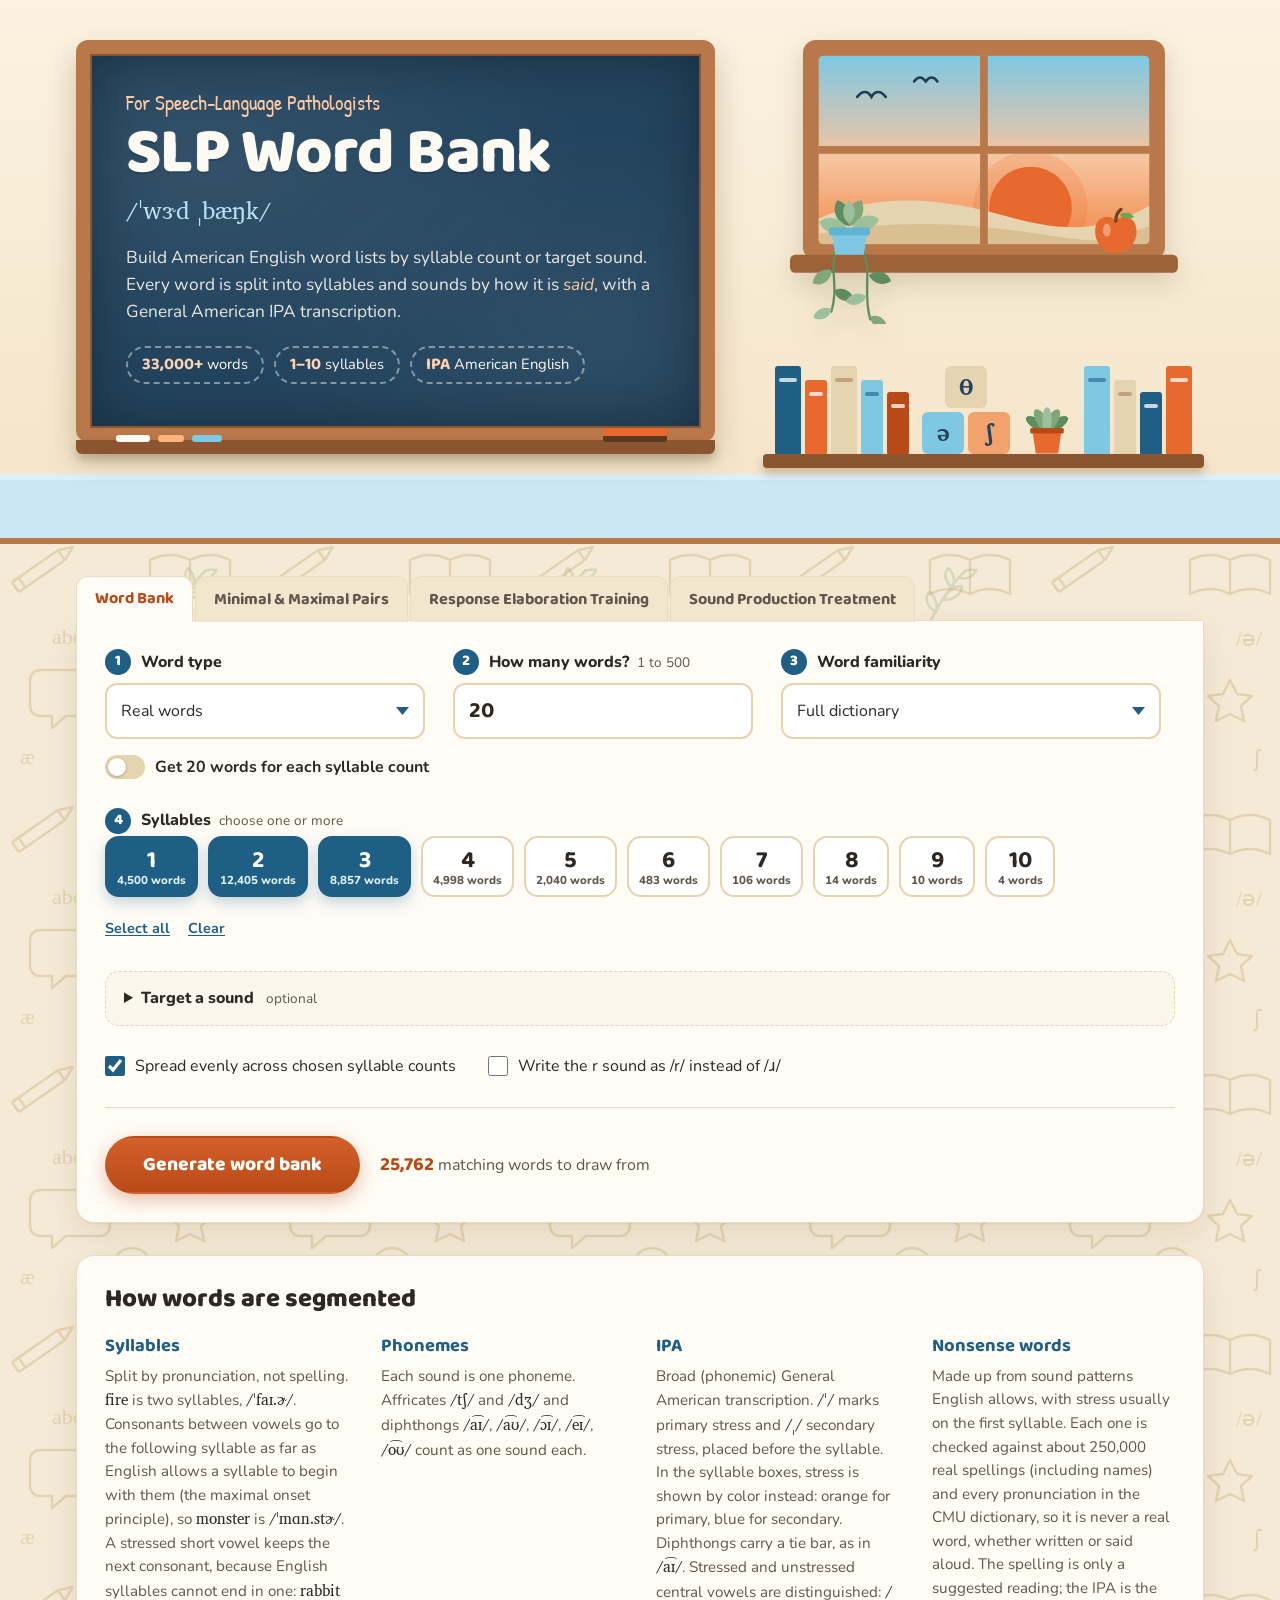
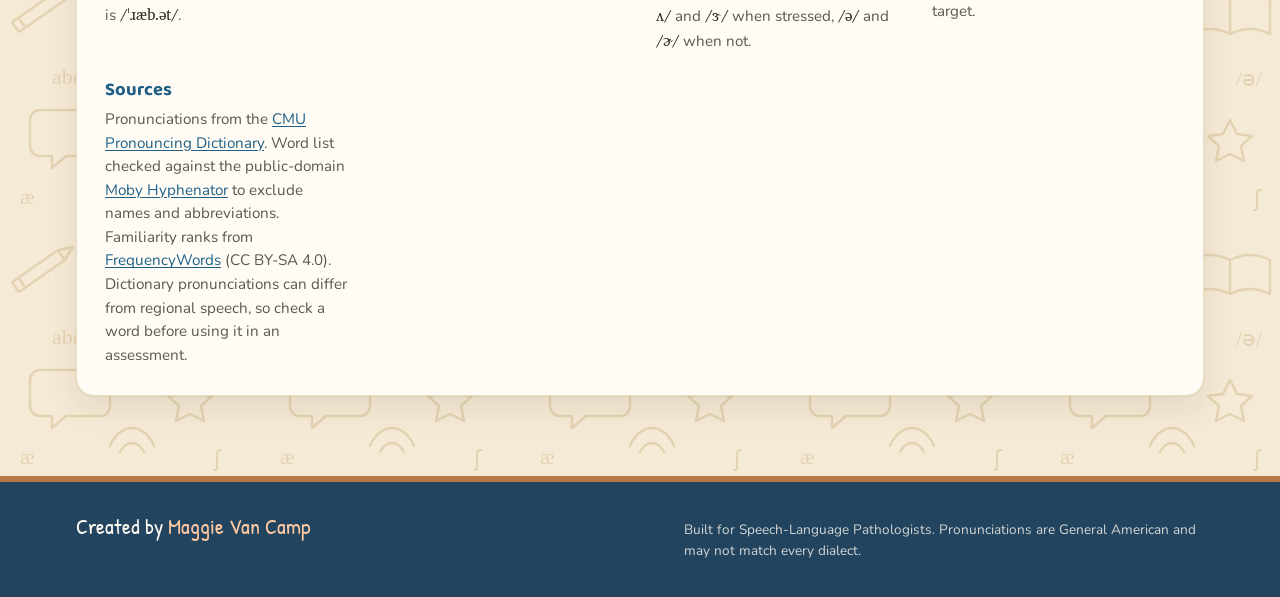
==== commit bf28303f: "2nd day changes with mags" ====
--- a/index.html
+++ b/index.html
@@ -162,6 +162,14 @@
   </header>
 
   <main class="wrap">
+    <div class="tabs" role="tablist" aria-label="Tools">
+      <button type="button" class="tab" role="tab" id="tab-words" aria-controls="panel-words" aria-selected="true">Word Bank</button>
+      <button type="button" class="tab" role="tab" id="tab-pairs" aria-controls="panel-pairs" aria-selected="false">Minimal &amp; Maximal Pairs</button>
+      <button type="button" class="tab" role="tab" id="tab-ret" aria-controls="panel-ret" aria-selected="false">Response Elaboration Training</button>
+      <button type="button" class="tab" role="tab" id="tab-spt" aria-controls="panel-spt" aria-selected="false">Sound Production Treatment</button>
+    </div>
+
+    <section class="tabpanel" id="panel-words" role="tabpanel" aria-labelledby="tab-words">
     <form class="panel controls" id="controls" novalidate>
       <div class="controls__row">
         <div class="field field--type">
@@ -305,6 +313,250 @@
           <dd>Pronunciations from the <a href="https://github.com/cmusphinx/cmudict">CMU Pronouncing Dictionary</a>. Word list checked against the public-domain <a href="https://www.gutenberg.org/ebooks/3204">Moby Hyphenator</a> to exclude names and abbreviations. Familiarity ranks from <a href="https://github.com/hermitdave/FrequencyWords">FrequencyWords</a> (CC BY-SA 4.0). Dictionary pronunciations can differ from regional speech, so check a word before using it in an assessment.</dd>
         </div>
       </dl>
+    </section>
+    </section>
+
+    <section class="tabpanel" id="panel-pairs" role="tabpanel" aria-labelledby="tab-pairs" hidden>
+      <form class="panel controls" id="pairs-controls" novalidate>
+        <div class="controls__row">
+          <div class="field field--type">
+            <label for="pairs-type"><span class="step">1</span>Contrast <span class="hint hint--inline">how far apart the sounds are</span></label>
+            <select id="pairs-type" autocomplete="off">
+              <option value="minimal" selected>Minimal pairs</option>
+              <option value="maximal">Maximal oppositions</option>
+            </select>
+          </div>
+
+          <div class="field field--count">
+            <label for="pairs-count"><span class="step">2</span>How many pairs? <span class="hint hint--inline">1 to 200</span></label>
+            <input id="pairs-count" type="number" inputmode="numeric" min="1" max="200" value="15" required>
+          </div>
+
+          <div class="field field--freq">
+            <label for="pairs-frequency"><span class="step">3</span>Vocabulary level</label>
+            <select id="pairs-frequency" autocomplete="off">
+              <option value="8">Preschool to 2nd grade</option>
+              <option value="11">Through 5th grade</option>
+              <option value="14" selected>Through 8th grade</option>
+              <option value="0">No limit (whole dictionary)</option>
+            </select>
+          </div>
+        </div>
+
+        <div class="controls__row">
+          <div class="field field--type">
+            <label for="pairs-position"><span class="step">4</span>Where they differ</label>
+            <select id="pairs-position" autocomplete="off">
+              <option value="any" selected>Anywhere</option>
+              <option value="initial">Initial sound</option>
+              <option value="medial">Middle sound</option>
+              <option value="final">Final sound</option>
+            </select>
+          </div>
+
+          <div class="field field--count">
+            <label for="pairs-syllables"><span class="step">5</span>Syllables</label>
+            <select id="pairs-syllables" autocomplete="off">
+              <option value="1" selected>1 syllable</option>
+              <option value="2">2 syllables</option>
+              <option value="3">3 syllables</option>
+              <option value="0">Any</option>
+            </select>
+          </div>
+
+          <div class="field field--freq">
+            <label for="pairs-sound">Target sound <span class="hint hint--inline">optional</span></label>
+            <select id="pairs-sound" autocomplete="off">
+              <option value="">Any sound</option>
+            </select>
+          </div>
+        </div>
+
+        <div class="controls__submit">
+          <button type="submit" class="btn btn--primary" id="pairs-generate" disabled>Loading words…</button>
+          <p class="pool" id="pairs-pool" aria-live="polite"></p>
+        </div>
+      </form>
+
+      <section class="panel results" id="pairs-results" hidden aria-labelledby="pairs-results-title">
+        <div class="results__bar">
+          <h2 id="pairs-results-title">Your pairs</h2>
+          <div class="results__tools">
+            <button type="button" class="btn btn--ghost" id="pairs-copy">Copy</button>
+            <button type="button" class="btn btn--ghost" id="pairs-csv">Download CSV</button>
+            <button type="button" class="btn btn--ghost" id="pairs-print">Print</button>
+          </div>
+        </div>
+        <p class="notice" id="pairs-notice" hidden></p>
+        <div id="pairs-list"></div>
+      </section>
+
+      <section class="panel about">
+        <h2>About these pairs</h2>
+        <dl class="about__grid">
+          <div>
+            <dt>Minimal pairs</dt>
+            <dd>Two real words whose pronunciations differ by exactly one sound, such as <span class="ipa">cat</span> and <span class="ipa">bat</span>. Both consonant and vowel contrasts are included. The contrast is matched by sound, not spelling.</dd>
+          </div>
+          <div>
+            <dt>Maximal oppositions</dt>
+            <dd>Minimal pairs whose two contrasting consonants are as different as English allows, differing on at least three of voicing, place, manner and sonorant class, such as /s/ against /m/ in <span class="ipa">sat</span> and <span class="ipa">mat</span>. Used in maximal opposition and empty set approaches.</dd>
+          </div>
+          <div>
+            <dt>Vocabulary level</dt>
+            <dd>Words are filtered by when children typically learn them, using age-of-acquisition ratings (Kuperman, Stadthagen-Gonzalez and Brysbaert, 2012), combined with a frequency cut so rare words like <span class="ipa">groat</span> cannot slip through. Ratings are averages from adult raters, so treat a level as a guide, not a guarantee, and skim a list before using it.</dd>
+          </div>
+          <div>
+            <dt>Position</dt>
+            <dd>Initial means the contrast is the first sound of both words, final the last, and middle anything between. Position refers to sounds, so <span class="ipa">knee</span> and <span class="ipa">bee</span> contrast initially even though one is spelled with two letters.</dd>
+          </div>
+        </dl>
+      </section>
+    </section>
+
+    <section class="tabpanel" id="panel-ret" role="tabpanel" aria-labelledby="tab-ret" hidden>
+      <form class="panel controls" id="ret-controls" novalidate>
+        <div class="controls__row">
+          <div class="field field--type">
+            <label for="ret-type"><span class="step">1</span>Prompt type</label>
+            <select id="ret-type" autocomplete="off">
+              <option value="both" selected>Both nouns and actions</option>
+              <option value="noun">Nouns (single objects)</option>
+              <option value="action">Actions (something happening)</option>
+            </select>
+          </div>
+
+          <div class="field field--count">
+            <label for="ret-count"><span class="step">2</span>How many prompts? <span class="hint hint--inline">1 to 40</span></label>
+            <input id="ret-count" type="number" inputmode="numeric" min="1" max="40" value="6" required>
+          </div>
+
+          <div class="field field--freq">
+            <label for="ret-theme"><span class="step">3</span>Theme</label>
+            <select id="ret-theme" autocomplete="off">
+              <option value="" selected>Any theme</option>
+            </select>
+          </div>
+        </div>
+
+        <div class="controls__submit">
+          <button type="submit" class="btn btn--primary" id="ret-generate">Generate prompts</button>
+          <p class="pool" id="ret-pool" aria-live="polite"></p>
+        </div>
+      </form>
+
+      <section class="panel results" id="ret-results" hidden aria-labelledby="ret-results-title">
+        <div class="results__bar">
+          <h2 id="ret-results-title">Your session sheet</h2>
+          <div class="results__tools">
+            <button type="button" class="btn btn--ghost" id="ret-copy">Copy</button>
+            <button type="button" class="btn btn--ghost" id="ret-print">Print</button>
+          </div>
+        </div>
+        <div id="ret-list"></div>
+      </section>
+
+      <section class="panel about">
+        <h2>About response elaboration training</h2>
+        <dl class="about__grid">
+          <div>
+            <dt>What it is</dt>
+            <dd>A treatment for aphasia (Kearns, 1985) that shapes and lengthens whatever the person says, rather than teaching set responses. Nothing the person says is wrong; every response is built on.</dd>
+          </div>
+          <div>
+            <dt>How to use these sheets</dt>
+            <dd>Show a picture of the prompt, then work through the five steps. The wh-cues are suggestions; follow the person's own words. Model sentences are written to be expanded, not read aloud as targets.</dd>
+          </div>
+          <div>
+            <dt>Pictures</dt>
+            <dd>The original protocol uses picture stimuli. This page gives the prompts and cue sequence; pair each one with a photo or picture card of your choosing.</dd>
+          </div>
+        </dl>
+      </section>
+    </section>
+    <section class="tabpanel" id="panel-spt" role="tabpanel" aria-labelledby="tab-spt" hidden>
+      <form class="panel controls" id="spt-controls" novalidate>
+        <div class="controls__row">
+          <div class="field field--type">
+            <label for="spt-sound"><span class="step">1</span>Target sound</label>
+            <select id="spt-sound" autocomplete="off">
+              <option value="">Any sound</option>
+            </select>
+          </div>
+
+          <div class="field field--type">
+            <label for="spt-position"><span class="step">2</span>Position in word</label>
+            <select id="spt-position" autocomplete="off">
+              <option value="any" selected>Anywhere</option>
+              <option value="initial">Initial</option>
+              <option value="medial">Medial</option>
+              <option value="final">Final</option>
+            </select>
+          </div>
+
+          <div class="field field--count">
+            <label for="spt-count"><span class="step">3</span>How many words? <span class="hint hint--inline">1 to 60</span></label>
+            <input id="spt-count" type="number" inputmode="numeric" min="1" max="60" value="10" required>
+          </div>
+        </div>
+
+        <div class="controls__row">
+          <div class="field field--count">
+            <label for="spt-syllables"><span class="step">4</span>Syllables</label>
+            <select id="spt-syllables" autocomplete="off">
+              <option value="1" selected>1 syllable</option>
+              <option value="2">2 syllables</option>
+              <option value="3">3 syllables</option>
+              <option value="0">Any</option>
+            </select>
+          </div>
+
+          <div class="field field--freq">
+            <label for="spt-frequency"><span class="step">5</span>Word familiarity</label>
+            <select id="spt-frequency" autocomplete="off">
+              <option value="10000" selected>Everyday words (top 10,000)</option>
+              <option value="50000">Common words (top 50,000)</option>
+              <option value="0">Full dictionary</option>
+            </select>
+          </div>
+        </div>
+
+        <div class="controls__submit">
+          <button type="submit" class="btn btn--primary" id="spt-generate" disabled>Loading words…</button>
+          <p class="pool" id="spt-pool" aria-live="polite"></p>
+        </div>
+      </form>
+
+      <section class="panel results" id="spt-results" hidden aria-labelledby="spt-results-title">
+        <div class="results__bar">
+          <h2 id="spt-results-title">Your practice sheet</h2>
+          <div class="results__tools">
+            <button type="button" class="btn btn--ghost" id="spt-copy">Copy</button>
+            <button type="button" class="btn btn--ghost" id="spt-csv">Download CSV</button>
+            <button type="button" class="btn btn--ghost" id="spt-print">Print</button>
+          </div>
+        </div>
+        <p class="notice" id="spt-notice" hidden></p>
+        <div id="spt-sheet"></div>
+      </section>
+
+      <section class="panel about">
+        <h2>About sound production treatment</h2>
+        <dl class="about__grid">
+          <div>
+            <dt>What it is</dt>
+            <dd>A treatment for acquired apraxia of speech that works through a fixed cueing hierarchy on a set of target words, moving to a stronger cue only after an error and back down as production improves.</dd>
+          </div>
+          <div>
+            <dt>Check the steps against your source</dt>
+            <dd>The five steps here summarise the hierarchy as it is commonly described (modelling and repetition, integral stimulation, articulatory placement cues, an orthographic cue, then repeated practice). Wording and criteria vary between published versions, so follow the protocol you are trained in.</dd>
+          </div>
+          <div>
+            <dt>Word choice</dt>
+            <dd>Pick a target sound and position, and the sheet draws real words containing that sound. Everyday words are the default, since treatment items are usually familiar and functional.</dd>
+          </div>
+        </dl>
+      </section>
     </section>
   </main>
 
@@ -357,5 +609,10 @@
   </footer>
 
   <script src="app.js" defer></script>
+  <script src="pairs.js" defer></script>
+  <script src="ret.js" defer></script>
+  <script src="spt.js" defer></script>
+  <script src="tabs.js" defer></script>
+  <script src="selects.js" defer></script>
 </body>
 </html>
--- a/styles.css
+++ b/styles.css
@@ -391,6 +391,7 @@
 .controls__row {
   display: flex;
   flex-wrap: wrap;
+  align-items: end;
   gap: 16px 28px;
 }
 
@@ -405,11 +406,8 @@
 }
 
 .field--type {
-  flex: 0 0 240px;
-}
-
-.field--count {
-  flex: 0 0 240px;
+  flex: 1 1 240px;
+  max-width: 320px;
 }
 
 select:disabled {
@@ -428,6 +426,12 @@
   align-items: center;
   font-weight: 800;
   padding: 0;
+  white-space: nowrap;
+}
+
+.field--count {
+  flex: 1 1 260px;
+  max-width: 300px;
 }
 
 .step {
@@ -455,6 +459,40 @@
   margin-left: 8px;
 }
 
+.select {
+  position: relative;
+  display: block;
+  width: 100%;
+}
+
+.select::after {
+  content: "";
+  position: absolute;
+  top: 50%;
+  right: 16px;
+  width: 13px;
+  height: 8px;
+  margin-top: -4px;
+  pointer-events: none;
+  background: var(--sky-deep);
+  clip-path: polygon(0 0, 100% 0, 50% 100%);
+  transition: transform 0.18s ease;
+}
+
+.select.is-open::after {
+  transform: rotate(180deg);
+}
+
+.select select {
+  appearance: none;
+  -webkit-appearance: none;
+  padding-right: 42px;
+}
+
+.select:has(select:disabled)::after {
+  opacity: 0.4;
+}
+
 input[type="number"],
 select {
   font: inherit;
@@ -763,10 +801,18 @@
   margin-right: 4px;
 }
 
+.inline-select .select {
+  width: auto;
+}
+
 .inline-select select {
   width: auto;
   min-height: 42px;
-  padding: 6px 10px;
+  padding: 6px 36px 6px 12px;
+}
+
+.inline-select .select::after {
+  right: 12px;
 }
 
 .legend {
@@ -1484,6 +1530,290 @@
   text-decoration: none;
 }
 
+.tabs {
+  position: relative;
+  z-index: 2;
+  display: flex;
+  flex-wrap: wrap;
+  gap: 2px;
+  margin: 0 0 -1px;
+}
+
+.tab {
+  font: inherit;
+  font-family: var(--font-display);
+  font-size: 1.02rem;
+  font-weight: 700;
+  color: var(--ink-soft);
+  background: #f3e6cf;
+  border: 1px solid var(--line);
+  border-bottom: 0;
+  border-radius: 12px 12px 0 0;
+  padding: 9px 18px;
+  min-height: 44px;
+  margin-bottom: -1px;
+  cursor: pointer;
+  transition: background 0.15s, color 0.15s;
+}
+
+.tab:hover {
+  background: #faf0df;
+}
+
+.tab[aria-selected="true"] {
+  background: var(--surface);
+  color: var(--sunset-deep);
+  padding-bottom: 11px;
+}
+
+.tabpanel > .controls {
+  border-top-left-radius: 0;
+  border-top-right-radius: 0;
+}
+
+.pair {
+  gap: 14px;
+}
+
+.pair__row {
+  display: grid;
+  grid-template-columns: 1fr auto 1fr;
+  align-items: center;
+  gap: 10px;
+}
+
+.pair__side {
+  text-align: center;
+  padding: 10px 8px;
+  border-radius: 14px;
+  background: var(--sand-soft);
+}
+
+.pair__word {
+  margin: 0;
+  font-family: var(--font-display);
+  font-size: 1.5rem;
+  font-weight: 700;
+  line-height: 1.1;
+  overflow-wrap: anywhere;
+}
+
+.pair__ipa {
+  margin: 2px 0 8px;
+  font-family: var(--font-ipa);
+  font-size: 1.05rem;
+  color: var(--sky-deep);
+  overflow-wrap: anywhere;
+}
+
+.pair__sound {
+  display: inline-block;
+  margin: 0;
+  padding: 2px 14px;
+  border-radius: 10px;
+  background: var(--sunset-soft);
+  border: 2px solid var(--sunset);
+  color: #7a2e0b;
+  font-family: var(--font-ipa);
+  font-size: 1.25rem;
+  font-weight: 700;
+}
+
+.pair__vs {
+  font-family: var(--font-hand);
+  font-size: 1.2rem;
+  color: var(--ink-soft);
+}
+
+.pair__meta {
+  margin: 0;
+  padding-top: 10px;
+  border-top: 1px dashed var(--line);
+  font-size: 0.9rem;
+  color: var(--ink-soft);
+  text-align: center;
+}
+
+.cards--ret {
+  grid-template-columns: repeat(auto-fill, minmax(420px, 1fr));
+}
+
+.ret {
+  gap: 12px;
+}
+
+.ret__head {
+  display: flex;
+  flex-wrap: wrap;
+  align-items: baseline;
+  gap: 8px 12px;
+  padding-bottom: 10px;
+  border-bottom: 1px dashed var(--line);
+}
+
+.ret__stimulus {
+  margin: 0;
+  font-family: var(--font-display);
+  font-size: 1.35rem;
+  font-weight: 700;
+  line-height: 1.15;
+}
+
+.ret__kind {
+  font-size: 0.78rem;
+  font-weight: 800;
+  letter-spacing: 0.05em;
+  text-transform: uppercase;
+  color: var(--ink-soft);
+}
+
+.ret__steps {
+  margin: 0;
+  padding-left: 22px;
+  font-size: 0.95rem;
+}
+
+.ret__steps > li {
+  margin-bottom: 8px;
+}
+
+.ret__steps b {
+  color: var(--sky-deep);
+}
+
+.ret__cues {
+  margin: 6px 0 0;
+  padding-left: 18px;
+  color: var(--ink-soft);
+}
+
+.ret__notes {
+  display: flex;
+  align-items: baseline;
+  gap: 8px;
+  margin: 0;
+  font-size: 0.8rem;
+  font-weight: 800;
+  letter-spacing: 0.05em;
+  text-transform: uppercase;
+  color: var(--ink-soft);
+}
+
+.ret__line {
+  flex: 1;
+  border-bottom: 1px solid var(--sand-deep);
+  height: 18px;
+}
+
+@media (max-width: 760px) {
+  .tabs {
+    flex-wrap: nowrap;
+    overflow-x: auto;
+    scrollbar-width: none;
+    gap: 3px;
+  }
+
+  .tabs::-webkit-scrollbar {
+    display: none;
+  }
+
+  .tab {
+    flex: 0 0 auto;
+    padding: 8px 14px;
+    font-size: 0.92rem;
+  }
+
+  .cards--ret {
+    grid-template-columns: 1fr;
+  }
+
+  .pair__row {
+    grid-template-columns: 1fr;
+  }
+
+  .pair__vs {
+    justify-self: center;
+  }
+}
+
+.spt-steps {
+  padding: 18px 20px;
+  margin-bottom: 20px;
+  border-radius: 16px;
+  background: var(--sand-soft);
+  border: 1px dashed var(--sand-deep);
+}
+
+.spt-steps h3 {
+  margin: 0 0 10px;
+  font-family: var(--font-display);
+  font-size: 1.2rem;
+  font-weight: 800;
+  color: var(--sunset-deep);
+}
+
+.spt-steps__list {
+  margin: 0;
+  padding-left: 22px;
+  font-size: 0.95rem;
+}
+
+.spt-steps__list > li {
+  margin-bottom: 8px;
+}
+
+.spt-steps__list b {
+  color: var(--sky-deep);
+}
+
+.spt-steps__note {
+  margin: 10px 0 0;
+  font-size: 0.85rem;
+  color: var(--ink-soft);
+}
+
+.spt__title {
+  margin: 0 0 10px;
+  font-family: var(--font-display);
+  font-size: 1.2rem;
+  font-weight: 800;
+}
+
+.spt__num {
+  width: 42px;
+  text-align: center;
+  color: var(--ink-soft);
+  font-weight: 800;
+}
+
+.spt__trials {
+  width: 130px;
+  white-space: nowrap;
+}
+
+.spt__trials span {
+  display: inline-block;
+  width: 26px;
+  height: 26px;
+  margin-right: 6px;
+  border: 1px solid var(--sand-deep);
+  border-radius: 6px;
+  background: #fff;
+}
+
+.spt__notes {
+  min-width: 150px;
+  border-bottom: 1px solid var(--line);
+}
+
+@media (max-width: 760px) {
+  .spt__trials,
+  .spt__notes,
+  .spt__num {
+    display: none;
+  }
+}
+
 @media (max-width: 1399px) {
   .floor-plant {
     display: none;
@@ -1608,8 +1938,32 @@
 }
 
 @media print {
+  :root {
+    --font-ui: Arial, "Helvetica Neue", Helvetica, sans-serif;
+    --font-display: Arial, "Helvetica Neue", Helvetica, sans-serif;
+    --font-hand: Arial, "Helvetica Neue", Helvetica, sans-serif;
+    --font-ipa: "Charis SIL", "Doulos SIL", "Times New Roman", serif;
+  }
+
   body {
     background: #fff;
+    font-family: var(--font-ui);
+  }
+
+  h1,
+  h2,
+  h3,
+  h4,
+  .card__word,
+  .pair__word,
+  .ret__stimulus,
+  .spt__title,
+  .words__word,
+  .group__title,
+  .badge,
+  input[type="number"] {
+    font-family: var(--font-ui);
+    letter-spacing: 0;
   }
 
   body::before,
@@ -1618,6 +1972,7 @@
   }
 
   .hero,
+  .tabs,
   .controls,
   .about,
   .results__tools,
@@ -1627,18 +1982,6 @@
   }
 
   .footer {
-    background: none;
-    color: var(--ink);
-    border: 0;
-    padding: 12px 0 0;
-  }
-
-  .footer__credit,
-  .footer__credit strong {
-    color: var(--ink);
-  }
-
-  .footer__note {
     display: none;
   }
 
@@ -1668,4 +2011,243 @@
     print-color-adjust: exact;
     -webkit-print-color-adjust: exact;
   }
-}
+
+  .panel {
+    margin: 0 0 10px;
+    background: none;
+  }
+
+  .results__bar h2 {
+    font-size: 13pt;
+    margin: 0 0 6px;
+  }
+
+  .group + .group {
+    margin-top: 8px;
+  }
+
+  .group__title {
+    font-size: 11pt;
+    margin: 8px 0 3px;
+    color: #000;
+  }
+
+  .group__title::after {
+    display: none;
+  }
+
+  .group__title small {
+    background: none;
+    color: #000;
+    padding: 0;
+  }
+
+  .cards,
+  .cards--ret {
+    display: block;
+  }
+
+  .card {
+    display: block;
+    border: 0;
+    border-bottom: 1px solid #ccc;
+    border-radius: 0;
+    box-shadow: none;
+    background: none;
+    padding: 2px 0;
+    margin: 0;
+    gap: 0;
+    font-size: 10pt;
+    line-height: 1.35;
+    break-inside: avoid;
+  }
+
+  .card__head,
+  .card__row,
+  .segs,
+  .phons,
+  .phon-group,
+  .card__word,
+  .card__ipa {
+    display: inline;
+    border: 0;
+    padding: 0;
+    margin: 0;
+    gap: 0;
+    background: none;
+    text-align: left;
+  }
+
+  .card__word {
+    font-size: 10pt;
+    font-weight: 700;
+  }
+
+  .card__ipa {
+    color: #000;
+    margin-left: 6px;
+    font-size: 10pt;
+  }
+
+  .card__label,
+  .card__row .badge {
+    display: none;
+  }
+
+  .card__row::before {
+    content: " \2014  ";
+  }
+
+  .syl,
+  .phon {
+    display: inline;
+    background: none !important;
+    border: 0 !important;
+    border-radius: 0;
+    padding: 0;
+    margin: 0;
+    color: #000;
+    font-size: 10pt;
+    font-weight: 400;
+  }
+
+  .syl + .syl::before {
+    content: "\00b7";
+  }
+
+  .phon + .phon::before,
+  .phon-group + .phon-group::before {
+    content: " ";
+  }
+
+  .words {
+    display: table;
+    width: 100%;
+    border: 0;
+    border-radius: 0;
+    font-size: 10pt;
+  }
+
+  .words thead {
+    display: table-header-group;
+  }
+
+  .words tbody {
+    display: table-row-group;
+  }
+
+  .words tr {
+    display: table-row;
+    padding: 0;
+    border: 0;
+  }
+
+  .words td,
+  .words th {
+    display: table-cell;
+    white-space: nowrap;
+    text-align: left;
+    vertical-align: middle;
+  }
+
+  .words th {
+    white-space: normal;
+  }
+
+  .words:not(.spt__table) {
+    table-layout: fixed;
+  }
+
+  .words:not(.spt__table) th:nth-child(1),
+  .words:not(.spt__table) td:nth-child(1) {
+    width: 18%;
+  }
+
+  .words:not(.spt__table) th:nth-child(2),
+  .words:not(.spt__table) td:nth-child(2) {
+    width: 21%;
+  }
+
+  .words:not(.spt__table) th:nth-child(3),
+  .words:not(.spt__table) td:nth-child(3),
+  .words:not(.spt__table) th:nth-child(5),
+  .words:not(.spt__table) td:nth-child(5) {
+    width: 5%;
+  }
+
+  .words:not(.spt__table) th:nth-child(4),
+  .words:not(.spt__table) td:nth-child(4) {
+    width: 30%;
+  }
+
+  .words:not(.spt__table) th:nth-child(6),
+  .words:not(.spt__table) td:nth-child(6) {
+    width: 21%;
+  }
+
+  .words td[data-label]::before {
+    display: none;
+  }
+
+  .words td.words__num {
+    display: table-cell;
+    text-align: center;
+  }
+
+  .spt__trials,
+  .spt__notes,
+  .spt__num {
+    display: table-cell;
+  }
+
+  .words th {
+    background: none;
+    border-bottom: 1px solid #999;
+    padding: 2px 8px 2px 0;
+    font-size: 8pt;
+  }
+
+  .words td {
+    padding: 2px 8px 2px 0;
+    border-bottom: 1px solid #ddd;
+  }
+
+  .words tbody tr:nth-child(even) td,
+  .words tbody tr:hover td {
+    background: none;
+  }
+
+  .words__word,
+  .words__ipa {
+    font-size: 10pt;
+    color: #000;
+  }
+
+  .pair__row {
+    display: block;
+  }
+
+  .pair__side,
+  .pair__word,
+  .pair__ipa,
+  .pair__sound,
+  .pair__vs,
+  .pair__meta {
+    display: inline;
+    background: none;
+    border: 0;
+    padding: 0;
+    margin: 0 4px 0 0;
+    font-size: 10pt;
+    color: #000;
+  }
+
+  .pair__meta::before {
+    content: " \2014  ";
+  }
+
+  .spt-steps,
+  .ret__steps {
+    font-size: 9pt;
+  }
+}
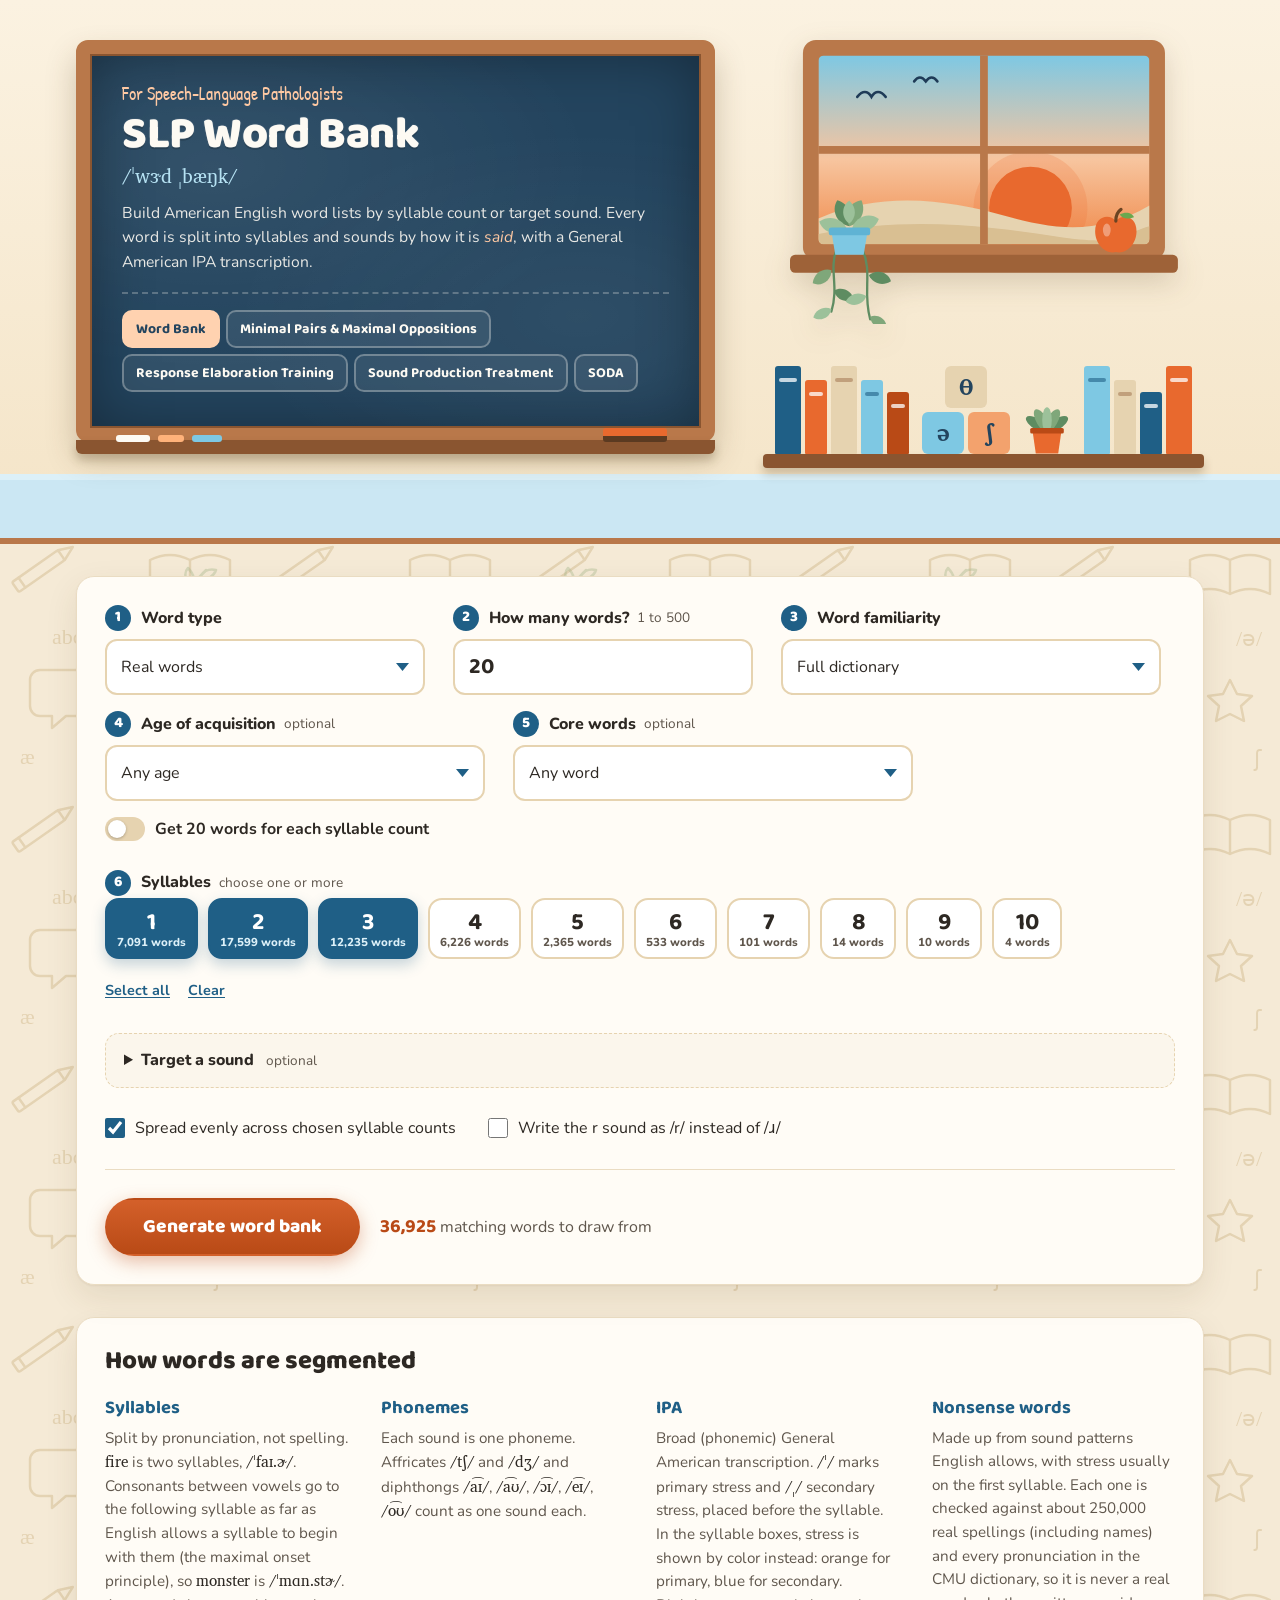
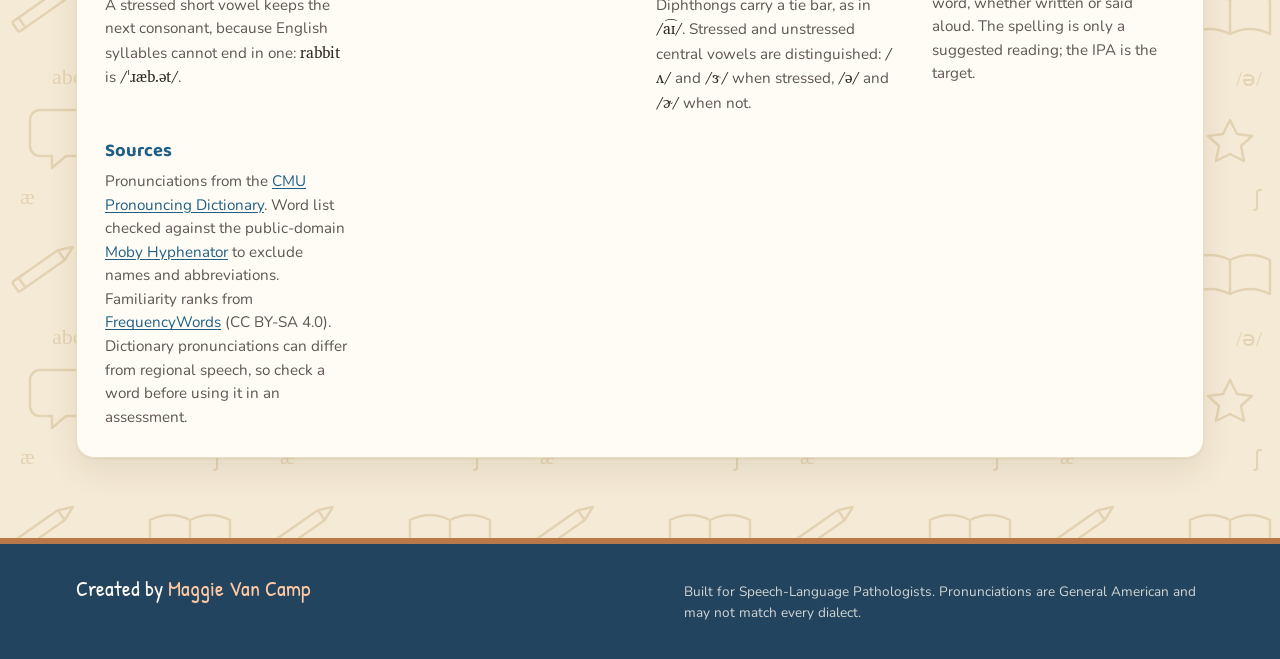
==== commit c84fb434: "updated tabs SOB" ====
--- a/index.html
+++ b/index.html
@@ -12,6 +12,13 @@
   <link rel="stylesheet" href="https://fonts.googleapis.com/css2?family=Nunito:wght@400;600;700;800&family=Baloo+2:wght@600;700;800&family=Patrick+Hand&display=swap">
   <link rel="stylesheet" href="https://fonts.googleapis.com/css2?family=Charis+SIL:ital,wght@0,400;0,700;1,400&display=swap">
   <link rel="stylesheet" href="styles.css">
+  <script type="text/javascript">
+    (function(c,l,a,r,i,t,y){
+        c[a]=c[a]||function(){(c[a].q=c[a].q||[]).push(arguments)};
+        t=l.createElement(r);t.async=1;t.src="https://www.clarity.ms/tag/"+i;
+        y=l.getElementsByTagName(r)[0];y.parentNode.insertBefore(t,y);
+    })(window, document, "clarity", "script", "yog1frx743");
+  </script>
 </head>
 <body>
   <header class="hero">
@@ -55,14 +62,40 @@
     <div class="wrap hero__room">
       <div class="board">
         <p class="board__note">For Speech-Language Pathologists</p>
-        <h1>SLP Word Bank</h1>
-        <p class="board__ipa">/ˈwɝd ˌbæŋk/</p>
-        <p class="hero__lede">Build American English word lists by syllable count or target sound. Every word is split into syllables and sounds by how it is <em>said</em>, with a General American IPA transcription.</p>
-        <ul class="hero__facts">
-          <li><b>33,000+</b> words</li>
-          <li><b>1–10</b> syllables</li>
-          <li><b>IPA</b> American English</li>
-        </ul>
+        <div class="board__copy">
+          <div class="board__section is-current" data-panel="panel-words">
+            <h1 class="board__title">SLP Word Bank</h1>
+            <p class="board__ipa">/ˈwɝd ˌbæŋk/</p>
+            <p class="board__lede">Build American English word lists by syllable count or target sound. Every word is split into syllables and sounds by how it is <em>said</em>, with a General American IPA transcription.</p>
+          </div>
+          <div class="board__section" data-panel="panel-pairs">
+            <h2 class="board__title board__title--long">Minimal Pairs &amp; Maximal Oppositions</h2>
+            <p class="board__ipa">/ˈmɪn.ə.məl ˈpɛɹz ənd ˈmæk.sə.məl ˌɑ.pəˈzɪʃ.ənz/</p>
+            <p class="board__lede">Find pairs of real words that differ by one sound, like <em>cat</em> and <em>bat</em>. Choose minimal pairs or maximal oppositions, then filter by position, syllables and vocabulary level.</p>
+          </div>
+          <div class="board__section" data-panel="panel-ret">
+            <h2 class="board__title board__title--long">Response Elaboration Training</h2>
+            <p class="board__ipa">/ɹɪˈspɑns ɪˌlæb.ɚˈe͡ɪ.ʃən ˈtɹe͡ɪ.nɪŋ/</p>
+            <p class="board__lede">Build session sheets for response elaboration training, a treatment for aphasia. Each prompt comes with the steps and wh-cues that help lengthen whatever the person says.</p>
+          </div>
+          <div class="board__section" data-panel="panel-spt">
+            <h2 class="board__title board__title--long">Sound Production Treatment</h2>
+            <p class="board__ipa">/ˈsa͡ʊnd pɹəˈdʌk.ʃən ˈtɹit.mənt/</p>
+            <p class="board__lede">Make a printable practice sheet for apraxia of speech. Pick a target sound, position and syllable shape, and get real words laid out with the cueing hierarchy and a column for each cue.</p>
+          </div>
+          <div class="board__section" data-panel="panel-soda">
+            <h2 class="board__title">SODA</h2>
+            <p class="board__ipa">/ˈso͡ʊ.də/</p>
+            <p class="board__lede">Score speech sound errors as substitutions, omissions, distortions or additions. Generate words for six common error patterns, with the <em>likely error</em> written out.</p>
+          </div>
+        </div>
+        <div class="tabs" role="tablist" aria-label="Tools">
+          <button type="button" class="tab" role="tab" id="tab-words" aria-controls="panel-words" aria-selected="true">Word Bank</button>
+          <button type="button" class="tab" role="tab" id="tab-pairs" aria-controls="panel-pairs" aria-selected="false">Minimal Pairs &amp; Maximal Oppositions</button>
+          <button type="button" class="tab" role="tab" id="tab-ret" aria-controls="panel-ret" aria-selected="false">Response Elaboration Training</button>
+          <button type="button" class="tab" role="tab" id="tab-spt" aria-controls="panel-spt" aria-selected="false">Sound Production Treatment</button>
+          <button type="button" class="tab" role="tab" id="tab-soda" aria-controls="panel-soda" aria-selected="false">SODA</button>
+        </div>
         <div class="board__tray" aria-hidden="true">
           <span class="chalk"></span>
           <span class="chalk chalk--orange"></span>
@@ -162,12 +195,6 @@
   </header>
 
   <main class="wrap">
-    <div class="tabs" role="tablist" aria-label="Tools">
-      <button type="button" class="tab" role="tab" id="tab-words" aria-controls="panel-words" aria-selected="true">Word Bank</button>
-      <button type="button" class="tab" role="tab" id="tab-pairs" aria-controls="panel-pairs" aria-selected="false">Minimal &amp; Maximal Pairs</button>
-      <button type="button" class="tab" role="tab" id="tab-ret" aria-controls="panel-ret" aria-selected="false">Response Elaboration Training</button>
-      <button type="button" class="tab" role="tab" id="tab-spt" aria-controls="panel-spt" aria-selected="false">Sound Production Treatment</button>
-    </div>
 
     <section class="tabpanel" id="panel-words" role="tabpanel" aria-labelledby="tab-words">
     <form class="panel controls" id="controls" novalidate>
@@ -193,6 +220,24 @@
             <option value="0" selected>Full dictionary</option>
           </select>
         </div>
+
+        <div class="field field--age">
+          <label for="age"><span class="step">4</span>Age of acquisition <span class="hint hint--inline">optional</span></label>
+          <select id="age" name="age" autocomplete="off">
+            <option value="0" selected>Any age</option>
+            <option value="4">Usually known by age 4</option>
+            <option value="6">Usually known by age 6</option>
+            <option value="8">Usually known by age 8</option>
+            <option value="10">Usually known by age 10</option>
+          </select>
+        </div>
+
+        <div class="field field--core">
+          <label for="core"><span class="step">5</span>Core words <span class="hint hint--inline">optional</span></label>
+          <select id="core" name="core" autocomplete="off">
+            <option value="" selected>Any word</option>
+          </select>
+        </div>
       </div>
 
       <label class="switch">
@@ -202,7 +247,7 @@
       </label>
 
       <fieldset class="field syllables">
-        <legend><span class="step">4</span>Syllables <span class="hint hint--inline">choose one or more</span></legend>
+        <legend><span class="step">6</span>Syllables <span class="hint hint--inline">choose one or more</span></legend>
         <div class="syllables__chips" id="syllable-chips"></div>
         <div class="syllables__actions">
           <button type="button" class="link-btn" data-select="all">Select all</button>
@@ -511,8 +556,28 @@
             </select>
           </div>
 
+          <div class="field field--type">
+            <label for="spt-structure"><span class="step">5</span>Syllable structure <span class="hint hint--inline">optional</span></label>
+            <select id="spt-structure" autocomplete="off">
+              <option value="" selected>Any structure</option>
+              <optgroup label="Simple shapes">
+                <option value="V">V</option>
+                <option value="CV">CV</option>
+                <option value="VC">VC</option>
+                <option value="CVC">CVC</option>
+              </optgroup>
+              <optgroup label="With clusters">
+                <option value="CCV">CCV</option>
+                <option value="CCVC">CCVC</option>
+                <option value="CVCC">CVCC</option>
+                <option value="VCC">VCC</option>
+                <option value="CCVCC">CCVCC</option>
+              </optgroup>
+            </select>
+          </div>
+
           <div class="field field--freq">
-            <label for="spt-frequency"><span class="step">5</span>Word familiarity</label>
+            <label for="spt-frequency"><span class="step">6</span>Word familiarity</label>
             <select id="spt-frequency" autocomplete="off">
               <option value="10000" selected>Everyday words (top 10,000)</option>
               <option value="50000">Common words (top 50,000)</option>
@@ -554,6 +619,106 @@
           <div>
             <dt>Word choice</dt>
             <dd>Pick a target sound and position, and the sheet draws real words containing that sound. Everyday words are the default, since treatment items are usually familiar and functional.</dd>
+          </div>
+        </dl>
+      </section>
+    </section>
+
+    <section class="tabpanel" id="panel-soda" role="tabpanel" aria-labelledby="tab-soda" hidden>
+      <form class="panel controls" id="soda-controls" novalidate>
+        <div class="controls__row">
+          <div class="field field--type">
+            <label for="soda-pattern"><span class="step">1</span>Error pattern</label>
+            <select id="soda-pattern" autocomplete="off">
+              <option value="all" selected>All six patterns (screener)</option>
+            </select>
+          </div>
+
+          <div class="field field--type">
+            <label for="soda-sound"><span class="step">2</span>Sound <span class="hint hint--inline">optional</span></label>
+            <select id="soda-sound" autocomplete="off" disabled>
+              <option value="">Any sound</option>
+            </select>
+          </div>
+
+          <div class="field field--type">
+            <label for="soda-position"><span class="step">3</span>Position in word</label>
+            <select id="soda-position" autocomplete="off" disabled>
+              <option value="any">Anywhere</option>
+            </select>
+          </div>
+        </div>
+
+        <div class="controls__row">
+          <div class="field field--count">
+            <label for="soda-count"><span class="step">4</span>How many words? <span class="hint hint--inline">1 to 60</span></label>
+            <input id="soda-count" type="number" inputmode="numeric" min="1" max="60" value="12" required>
+          </div>
+
+          <div class="field field--count">
+            <label for="soda-syllables"><span class="step">5</span>Syllables</label>
+            <select id="soda-syllables" autocomplete="off">
+              <option value="1">1 syllable</option>
+              <option value="2">2 syllables</option>
+              <option value="3">3 syllables</option>
+              <option value="0" selected>Any</option>
+            </select>
+          </div>
+
+          <div class="field field--freq">
+            <label for="soda-level"><span class="step">6</span>Vocabulary level</label>
+            <select id="soda-level" autocomplete="off">
+              <option value="4">Usually known by age 4</option>
+              <option value="6" selected>Usually known by age 6</option>
+              <option value="8">Usually known by age 8</option>
+              <option value="10">Usually known by age 10</option>
+              <option value="0">No limit (whole dictionary)</option>
+            </select>
+          </div>
+        </div>
+
+        <div class="controls__row controls__row--options">
+          <label class="check">
+            <input type="checkbox" id="soda-chart-print">
+            <span>Print the reference chart with the scoring sheet</span>
+          </label>
+        </div>
+
+        <div class="controls__submit">
+          <button type="submit" class="btn btn--primary" id="soda-generate" disabled>Loading words…</button>
+          <p class="pool" id="soda-pool" aria-live="polite"></p>
+        </div>
+      </form>
+
+      <section class="panel results" id="soda-results" hidden aria-labelledby="soda-results-title">
+        <div class="results__bar">
+          <h2 id="soda-results-title">Your scoring sheet</h2>
+          <div class="results__tools">
+            <button type="button" class="btn btn--ghost" id="soda-copy">Copy</button>
+            <button type="button" class="btn btn--ghost" id="soda-csv">Download CSV</button>
+            <button type="button" class="btn btn--ghost" id="soda-print">Print</button>
+          </div>
+        </div>
+        <p class="notice" id="soda-notice" hidden></p>
+        <div id="soda-sheet"></div>
+      </section>
+
+      <section class="panel soda-chart" id="soda-chart" aria-labelledby="soda-chart-title"></section>
+
+      <section class="panel about">
+        <h2>About SODA</h2>
+        <dl class="about__grid">
+          <div>
+            <dt>What it is</dt>
+            <dd>A way of classifying speech sound errors into four types: substitution, omission, distortion and addition. The six patterns here are common phonological processes, each a kind of substitution or omission.</dd>
+          </div>
+          <div>
+            <dt>How to score</dt>
+            <dd>Present each word, write what you heard, then mark the error type. Totals at the foot of the sheet show which types dominate.</dd>
+          </div>
+          <div>
+            <dt>Likely error</dt>
+            <dd>A prediction of how the word sounds if the pattern is present, with the changed sounds highlighted. Cluster reduction keeps the least sonorous consonant, the most common outcome, but children vary. It is a guide to listen for, not a score.</dd>
           </div>
         </dl>
       </section>
@@ -612,7 +777,9 @@
   <script src="pairs.js" defer></script>
   <script src="ret.js" defer></script>
   <script src="spt.js" defer></script>
+  <script src="soda.js" defer></script>
   <script src="tabs.js" defer></script>
   <script src="selects.js" defer></script>
+  <script src="analytics.js" defer></script>
 </body>
 </html>
--- a/styles.css
+++ b/styles.css
@@ -1,3 +1,39 @@
+@font-face {
+  font-family: "Nunito Fallback";
+  src: local("Arial");
+  size-adjust: 102.58%;
+  ascent-override: 98.46%;
+  descent-override: 34.12%;
+  line-gap-override: 0%;
+}
+
+@font-face {
+  font-family: "Baloo 2 Fallback";
+  src: local("Arial");
+  size-adjust: 92.75%;
+  ascent-override: 116.44%;
+  descent-override: 56.06%;
+  line-gap-override: 0%;
+}
+
+@font-face {
+  font-family: "Patrick Hand Fallback";
+  src: local("Comic Sans MS");
+  size-adjust: 77.4%;
+  ascent-override: 134.36%;
+  descent-override: 40.05%;
+  line-gap-override: 0%;
+}
+
+@font-face {
+  font-family: "Charis SIL Fallback";
+  src: local("Times New Roman");
+  size-adjust: 109.92%;
+  ascent-override: 109.17%;
+  descent-override: 40.03%;
+  line-gap-override: 0%;
+}
+
 :root {
   --sunset: #e8692e;
   --sunset-deep: #b94a16;
@@ -21,10 +57,10 @@
   --focus: #1f5f86;
   --radius: 18px;
   --shadow: 0 1px 2px rgba(80, 55, 20, 0.06), 0 12px 32px rgba(80, 55, 20, 0.1);
-  --font-ui: "Nunito", system-ui, -apple-system, "Segoe UI", sans-serif;
-  --font-display: "Baloo 2", "Nunito", system-ui, sans-serif;
-  --font-hand: "Patrick Hand", "Comic Sans MS", cursive;
-  --font-ipa: "Charis SIL", "Doulos SIL", "Gentium Plus", "Noto Serif", "Lucida Sans Unicode", serif;
+  --font-ui: "Nunito", "Nunito Fallback", system-ui, -apple-system, "Segoe UI", sans-serif;
+  --font-display: "Baloo 2", "Baloo 2 Fallback", "Nunito", system-ui, sans-serif;
+  --font-hand: "Patrick Hand", "Patrick Hand Fallback", "Comic Sans MS", cursive;
+  --font-ipa: "Charis SIL", "Charis SIL Fallback", "Doulos SIL", "Gentium Plus", "Noto Serif", "Lucida Sans Unicode", serif;
 }
 
 *,
@@ -110,7 +146,7 @@
 
 .board {
   position: relative;
-  padding: 32px 36px 44px;
+  padding: 26px 32px 36px;
   border-radius: 12px;
   border: 14px solid var(--wood);
   box-shadow: inset 0 0 0 2px var(--wood-deep), inset 0 0 60px rgba(0, 0, 0, 0.35), 0 16px 30px rgba(80, 55, 20, 0.25);
@@ -124,14 +160,27 @@
 .board__note {
   margin: 0 0 4px;
   font-family: var(--font-hand);
-  font-size: 1.3rem;
+  font-size: 1.15rem;
   color: #ffc9a3;
 }
 
-.board h1 {
+.board__copy {
+  display: grid;
+}
+
+.board__section {
+  grid-area: 1 / 1;
+  visibility: hidden;
+}
+
+.board__section.is-current {
+  visibility: visible;
+}
+
+.board__title {
   margin: 0;
   font-family: var(--font-display);
-  font-size: clamp(2.4rem, 6vw, 4rem);
+  font-size: clamp(2rem, 4vw, 2.8rem);
   font-weight: 800;
   line-height: 1;
   letter-spacing: -0.01em;
@@ -139,43 +188,66 @@
 }
 
 .board__ipa {
-  margin: 6px 0 16px;
+  margin: 4px 0 10px;
   font-family: var(--font-ipa);
-  font-size: 1.5rem;
+  font-size: 1.2rem;
   color: #b6e2f3;
 }
 
-.hero__lede {
+.board__title--long {
+  font-size: clamp(1.6rem, 2.8vw, 2rem);
+  line-height: 1.1;
+}
+
+.board__lede {
   max-width: 580px;
   margin: 0;
-  font-size: 1.08rem;
+  font-size: 0.98rem;
   color: rgba(253, 250, 243, 0.9);
 }
 
-.hero__lede em {
+.board__lede em {
   color: #ffc9a3;
 }
 
-.hero__facts {
+.tabs {
   display: flex;
   flex-wrap: wrap;
-  gap: 10px;
-  margin: 20px 0 0;
-  padding: 0;
-  list-style: none;
-}
-
-.hero__facts li {
-  padding: 4px 14px;
-  border: 2px dashed rgba(253, 250, 243, 0.45);
-  border-radius: 999px;
-  font-size: 0.92rem;
-}
-
-.hero__facts b {
+  gap: 6px;
+  margin: 18px 0 0;
+  padding-top: 16px;
+  border-top: 2px dashed rgba(253, 250, 243, 0.25);
+}
+
+.tab {
+  min-height: 38px;
+  padding: 6px 12px;
+  font: inherit;
   font-family: var(--font-display);
-  font-size: 1.05rem;
-  color: #ffd2b0;
+  font-size: 0.88rem;
+  font-weight: 700;
+  line-height: 1.2;
+  color: var(--chalk);
+  background: rgba(255, 255, 255, 0.07);
+  border: 2px solid rgba(253, 250, 243, 0.3);
+  border-radius: 10px;
+  cursor: pointer;
+  transition: background 0.15s, border-color 0.15s, color 0.15s;
+}
+
+.tab:hover {
+  border-color: rgba(253, 250, 243, 0.75);
+  background: rgba(255, 255, 255, 0.12);
+}
+
+.tab:focus-visible {
+  outline-color: #ffc9a3;
+}
+
+.tab[aria-selected="true"] {
+  color: var(--slate);
+  background: #ffd2b0;
+  border: 2px solid #ffd2b0;
 }
 
 .board__tray {
@@ -248,6 +320,7 @@
   justify-content: space-between;
   gap: 12px;
   padding: 0 12px;
+  overflow-x: clip;
 }
 
 .books {
@@ -418,6 +491,16 @@
 .field--freq {
   flex: 1 1 260px;
   max-width: 380px;
+}
+
+.field--age {
+  flex: 1 1 260px;
+  max-width: 380px;
+}
+
+.field--core {
+  flex: 1 1 280px;
+  max-width: 400px;
 }
 
 .field label,
@@ -1530,47 +1613,6 @@
   text-decoration: none;
 }
 
-.tabs {
-  position: relative;
-  z-index: 2;
-  display: flex;
-  flex-wrap: wrap;
-  gap: 2px;
-  margin: 0 0 -1px;
-}
-
-.tab {
-  font: inherit;
-  font-family: var(--font-display);
-  font-size: 1.02rem;
-  font-weight: 700;
-  color: var(--ink-soft);
-  background: #f3e6cf;
-  border: 1px solid var(--line);
-  border-bottom: 0;
-  border-radius: 12px 12px 0 0;
-  padding: 9px 18px;
-  min-height: 44px;
-  margin-bottom: -1px;
-  cursor: pointer;
-  transition: background 0.15s, color 0.15s;
-}
-
-.tab:hover {
-  background: #faf0df;
-}
-
-.tab[aria-selected="true"] {
-  background: var(--surface);
-  color: var(--sunset-deep);
-  padding-bottom: 11px;
-}
-
-.tabpanel > .controls {
-  border-top-left-radius: 0;
-  border-top-right-radius: 0;
-}
-
 .pair {
   gap: 14px;
 }
@@ -1706,23 +1748,6 @@
 }
 
 @media (max-width: 760px) {
-  .tabs {
-    flex-wrap: nowrap;
-    overflow-x: auto;
-    scrollbar-width: none;
-    gap: 3px;
-  }
-
-  .tabs::-webkit-scrollbar {
-    display: none;
-  }
-
-  .tab {
-    flex: 0 0 auto;
-    padding: 8px 14px;
-    font-size: 0.92rem;
-  }
-
   .cards--ret {
     grid-template-columns: 1fr;
   }
@@ -1779,38 +1804,262 @@
   font-weight: 800;
 }
 
-.spt__num {
-  width: 42px;
+.spt__table {
+  table-layout: fixed;
+  width: 100%;
+}
+
+.spt__table th,
+.spt__table td {
+  border: 1px solid var(--sand-deep);
+  vertical-align: top;
+}
+
+.spt__table th.spt__target {
+  width: 14%;
+  font-family: var(--font-ipa);
+  font-size: 0.95rem;
+  text-transform: none;
+  letter-spacing: 0;
+  color: var(--ink);
+}
+
+.spt__table .spt__ipa {
+  width: 12%;
+}
+
+.spt__mark {
+  width: 14.8%;
+  font-weight: 600;
+  font-size: 0.85rem;
+  line-height: 1.3;
+}
+
+.spt__table tbody .spt__mark {
+  height: 34px;
+  background: #fff;
+}
+
+@media screen and (max-width: 900px) {
+  .spt__table .spt__mark {
+    display: none;
+  }
+
+  .spt__target,
+  .spt__table .spt__ipa {
+    width: auto;
+  }
+}
+
+.soda__table,
+.ladder__table {
+  table-layout: fixed;
+}
+
+.soda__table th,
+.soda__table td {
+  border-bottom: 1px solid var(--sand-deep);
+}
+
+.soda__table .soda__blank {
+  border-left: 1px solid var(--sand-deep);
+}
+
+.soda__table th.words__num,
+.ladder__table th.words__num {
+  width: 44px;
+}
+
+.soda__table .soda__heard {
+  width: 24%;
+}
+
+.soda__table .soda__box {
+  width: 44px;
   text-align: center;
+}
+
+.soda__table abbr {
+  text-decoration: none;
+}
+
+.soda__table tbody .soda__blank,
+.soda__table tfoot .soda__blank {
+  background: #fff;
+}
+
+.soda__mark {
+  background: var(--sunset-soft);
+  color: var(--sunset-deep);
+  border-radius: 3px;
+  padding: 0 1px;
+}
+
+.soda__error {
+  color: var(--ink);
+}
+
+.soda__pattern {
+  display: block;
+  font-family: var(--font-ui);
+  font-size: 0.75rem;
+  font-weight: 700;
   color: var(--ink-soft);
+  white-space: normal;
+}
+
+.soda__total {
+  text-align: right;
+  font-size: 0.74rem;
   font-weight: 800;
-}
-
-.spt__trials {
-  width: 130px;
-  white-space: nowrap;
-}
-
-.spt__trials span {
-  display: inline-block;
+  letter-spacing: 0.06em;
+  text-transform: uppercase;
+  color: var(--ink-soft);
+  background: var(--sand-soft);
+  padding: 10px 14px;
+}
+
+.soda__correct {
+  margin-left: 16px;
+  text-transform: none;
+  letter-spacing: 0;
+  font-size: 0.85rem;
+}
+
+.soda-chart h2 {
+  margin-top: 0;
+}
+
+.soda-chart__sub {
+  margin: 18px 0 8px;
+  font-family: var(--font-display);
+  font-size: 1.1rem;
+  font-weight: 800;
+  color: var(--sunset-deep);
+}
+
+.soda-chart__table {
+  table-layout: fixed;
+}
+
+.soda-chart__table td,
+.soda-chart__table th[scope="row"] {
+  vertical-align: top;
+  font-size: 0.95rem;
+}
+
+.soda-chart__table th[scope="row"] {
+  width: 22%;
+  text-transform: none;
+  letter-spacing: 0;
+  font-size: 1rem;
+  color: var(--ink);
+  background: none;
+}
+
+.soda-chart__table--patterns th[scope="col"]:nth-child(2) {
+  width: 16%;
+}
+
+.soda-chart__table--patterns th[scope="col"]:nth-child(4) {
+  width: 28%;
+}
+
+.soda__letter {
+  display: inline-grid;
+  place-items: center;
   width: 26px;
   height: 26px;
-  margin-right: 6px;
-  border: 1px solid var(--sand-deep);
-  border-radius: 6px;
-  background: #fff;
-}
-
-.spt__notes {
-  min-width: 150px;
-  border-bottom: 1px solid var(--line);
-}
-
-@media (max-width: 760px) {
-  .spt__trials,
-  .spt__notes,
-  .spt__num {
+  margin-right: 8px;
+  border-radius: 8px;
+  background: var(--sky-soft);
+  color: var(--sky-deep);
+  font-weight: 800;
+}
+
+.soda__ex-word {
+  font-weight: 700;
+}
+
+.soda__ex-ipa {
+  display: block;
+  font-family: var(--font-ipa);
+  color: var(--sky-deep);
+}
+
+.ladder__table td {
+  vertical-align: top;
+  line-height: 1.4;
+}
+
+.ladder__table .words__word {
+  display: block;
+}
+
+.ladder__table .words__ipa {
+  font-size: 1rem;
+  white-space: normal;
+}
+
+.ladder__target {
+  color: var(--sunset-deep);
+}
+
+.ladder__sound {
+  font-family: var(--font-ipa);
+}
+
+.ladder__tally td {
+  font-size: 0.85rem;
+  font-weight: 700;
+  color: var(--ink-soft);
+  background: var(--sand-soft);
+  border-top: 1px solid var(--line);
+}
+
+@media screen and (max-width: 900px) {
+  .soda__table .soda__blank {
     display: none;
+  }
+
+  .soda__table .soda__total {
+    text-align: left;
+  }
+}
+
+@media screen and (max-width: 760px) {
+  .soda__table tfoot,
+  .ladder__tally,
+  .soda-chart__table thead {
+    display: none;
+  }
+
+  .ladder__table td[data-label]::before,
+  .soda__table td[data-label]::before {
+    content: attr(data-label);
+    display: block;
+    font-family: var(--font-ui);
+    font-size: 0.7rem;
+    font-weight: 800;
+    letter-spacing: 0.06em;
+    text-transform: uppercase;
+    color: var(--ink-soft);
+  }
+
+  .ladder__table td[data-label="Word"]::before,
+  .soda__table td[data-label="Word"]::before {
+    display: none;
+  }
+
+  .soda-chart__table th[scope="row"] {
+    display: block;
+    width: 100%;
+    padding: 12px 0 2px;
+    border: 0;
+  }
+
+  .soda-chart__table tr {
+    padding: 0 14px 10px;
   }
 }
 
@@ -1832,7 +2081,10 @@
 
 @media (max-width: 760px) {
   .hero {
-    padding: 20px 0 84px;
+    padding: 20px 0 41px;
+    background:
+      linear-gradient(180deg, rgba(255, 255, 255, 0) 0 calc(100% - 20px), var(--sky-soft) calc(100% - 20px) calc(100% - 15px), #cbe7f3 calc(100% - 15px)),
+      linear-gradient(180deg, #fbf2e1 0%, #f4e4c7 100%);
   }
 
   .board {
@@ -1851,7 +2103,9 @@
 
   .field--type,
   .field--count,
-  .field--freq {
+  .field--freq,
+  .field--age,
+  .field--core {
     flex: 1 1 100%;
     max-width: none;
   }
@@ -2154,34 +2408,34 @@
     white-space: normal;
   }
 
-  .words:not(.spt__table) {
+  .words:not(.spt__table):not(.sheet) {
     table-layout: fixed;
   }
 
-  .words:not(.spt__table) th:nth-child(1),
-  .words:not(.spt__table) td:nth-child(1) {
+  .words:not(.spt__table):not(.sheet) th:nth-child(1),
+  .words:not(.spt__table):not(.sheet) td:nth-child(1) {
     width: 18%;
   }
 
-  .words:not(.spt__table) th:nth-child(2),
-  .words:not(.spt__table) td:nth-child(2) {
+  .words:not(.spt__table):not(.sheet) th:nth-child(2),
+  .words:not(.spt__table):not(.sheet) td:nth-child(2) {
     width: 21%;
   }
 
-  .words:not(.spt__table) th:nth-child(3),
-  .words:not(.spt__table) td:nth-child(3),
-  .words:not(.spt__table) th:nth-child(5),
-  .words:not(.spt__table) td:nth-child(5) {
+  .words:not(.spt__table):not(.sheet) th:nth-child(3),
+  .words:not(.spt__table):not(.sheet) td:nth-child(3),
+  .words:not(.spt__table):not(.sheet) th:nth-child(5),
+  .words:not(.spt__table):not(.sheet) td:nth-child(5) {
     width: 5%;
   }
 
-  .words:not(.spt__table) th:nth-child(4),
-  .words:not(.spt__table) td:nth-child(4) {
+  .words:not(.spt__table):not(.sheet) th:nth-child(4),
+  .words:not(.spt__table):not(.sheet) td:nth-child(4) {
     width: 30%;
   }
 
-  .words:not(.spt__table) th:nth-child(6),
-  .words:not(.spt__table) td:nth-child(6) {
+  .words:not(.spt__table):not(.sheet) th:nth-child(6),
+  .words:not(.spt__table):not(.sheet) td:nth-child(6) {
     width: 21%;
   }
 
@@ -2250,4 +2504,173 @@
   .ret__steps {
     font-size: 9pt;
   }
-}
+
+  .soda-chart {
+    display: none;
+  }
+
+  .soda-chart.soda-chart--print {
+    display: block;
+    break-before: page;
+  }
+
+  .sheet td {
+    white-space: normal;
+    vertical-align: top;
+  }
+
+  .soda__table th,
+  .soda__table td,
+  .soda-chart__table th,
+  .soda-chart__table td {
+    border: 1px solid #999;
+    padding: 3px 5px;
+  }
+
+  .soda__table tbody td {
+    height: 24pt;
+  }
+
+  .soda__table .soda__blank {
+    display: table-cell;
+  }
+
+  .soda__table th.words__num,
+  .ladder__table th.words__num {
+    width: 22pt;
+  }
+
+  .soda__table .soda__box {
+    width: 24pt;
+  }
+
+  .soda__mark {
+    background: none;
+    color: #000;
+    font-weight: 700;
+    text-decoration: underline;
+  }
+
+  .soda__total,
+  .ladder__tally td {
+    background: none;
+    color: #000;
+    font-size: 9pt;
+  }
+
+  .soda-chart__sub {
+    font-size: 11pt;
+    color: #000;
+  }
+
+  .soda__letter {
+    background: none;
+    width: auto;
+    height: auto;
+    margin-right: 4px;
+    color: #000;
+  }
+
+  .soda__ex-ipa,
+  .ladder__target {
+    color: #000;
+  }
+
+  .ladder__table td {
+    border-bottom: 1px solid #999;
+    padding: 6pt 6pt 6pt 0;
+    font-size: 10pt;
+  }
+
+  .ladder__table .words__ipa {
+    font-size: 9pt;
+  }
+
+  #panel-spt {
+    --font-ui: "Nunito", system-ui, sans-serif;
+    --font-display: "Baloo 2", "Nunito", system-ui, sans-serif;
+    font-family: var(--font-ui);
+    print-color-adjust: exact;
+    -webkit-print-color-adjust: exact;
+  }
+
+  #panel-spt .results__bar h2 {
+    margin: 0 0 16px;
+    font-family: var(--font-display);
+    font-size: 1.6rem;
+  }
+
+  #panel-spt .spt-steps {
+    padding: 14px 18px;
+    margin-bottom: 14px;
+    font-size: 0.82rem;
+    break-inside: avoid;
+  }
+
+  #panel-spt .spt-steps__list {
+    font-size: 0.82rem;
+    line-height: 1.4;
+  }
+
+  #panel-spt .spt-steps__list > li {
+    margin-bottom: 2px;
+  }
+
+  #panel-spt .spt-steps__note {
+    margin-top: 6px;
+    font-size: 0.75rem;
+  }
+
+  #panel-spt .spt-steps h3 {
+    font-family: var(--font-display);
+    font-size: 1.2rem;
+  }
+
+  #panel-spt .spt__table {
+    border: 1px solid var(--line);
+    border-radius: 16px;
+    overflow: hidden;
+    background: #fff;
+    font-size: 1rem;
+  }
+
+  #panel-spt .spt__table th {
+    padding: 8px;
+    letter-spacing: 0.02em;
+    font-size: 0.68rem;
+    background: var(--sand-soft);
+    border: 1px solid var(--sand-deep);
+    color: var(--ink-soft);
+    vertical-align: top;
+    white-space: normal;
+  }
+
+  #panel-spt .spt__table th.spt__target {
+    font-family: var(--font-ipa);
+    font-size: 0.95rem;
+    color: var(--ink);
+  }
+
+  #panel-spt .spt__table td {
+    padding: 6px 10px;
+    border: 1px solid var(--sand-deep);
+    vertical-align: middle;
+    white-space: normal;
+    overflow-wrap: anywhere;
+  }
+
+  #panel-spt .spt__table tr {
+    break-inside: avoid;
+  }
+
+  #panel-spt .spt__table .words__word {
+    font-family: var(--font-display);
+    font-size: 1.2rem;
+    color: var(--ink);
+  }
+
+  #panel-spt .spt__table .words__ipa {
+    font-size: 1.15rem;
+    color: var(--sky-deep);
+  }
+}
